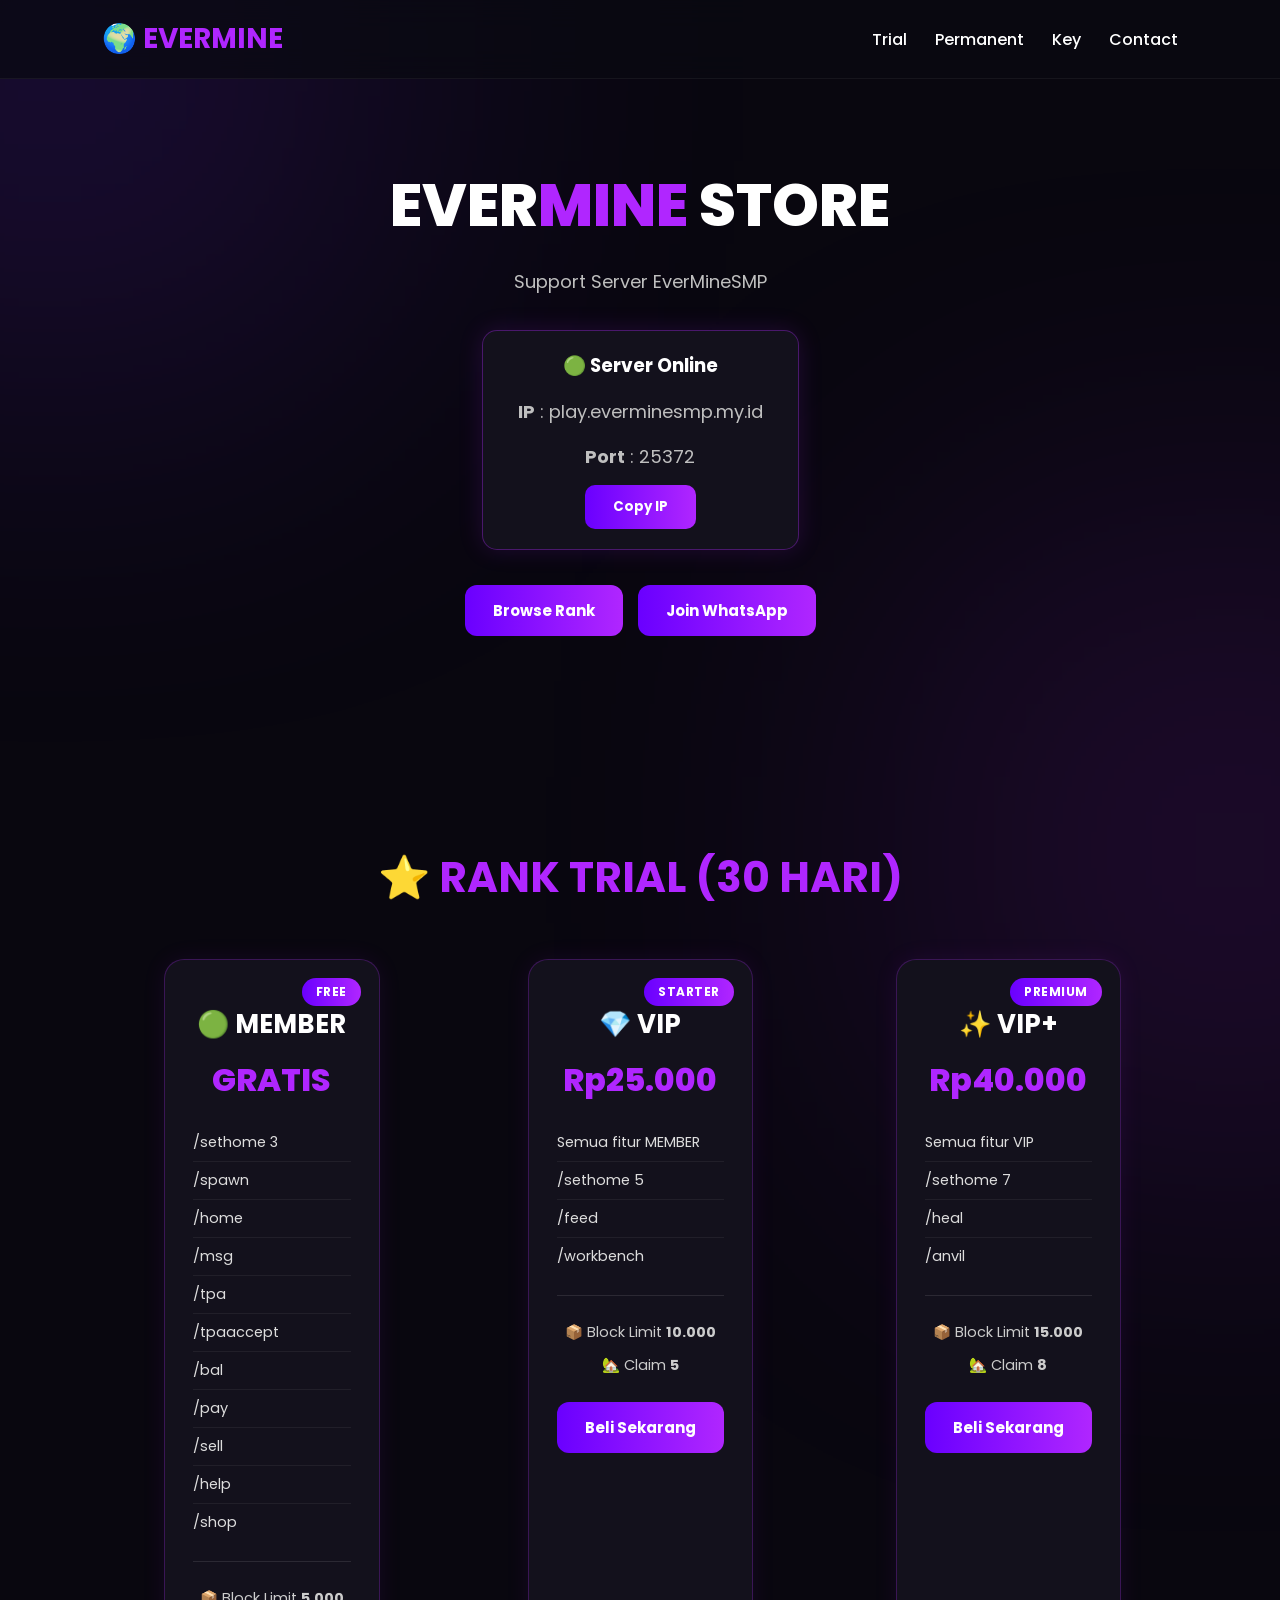
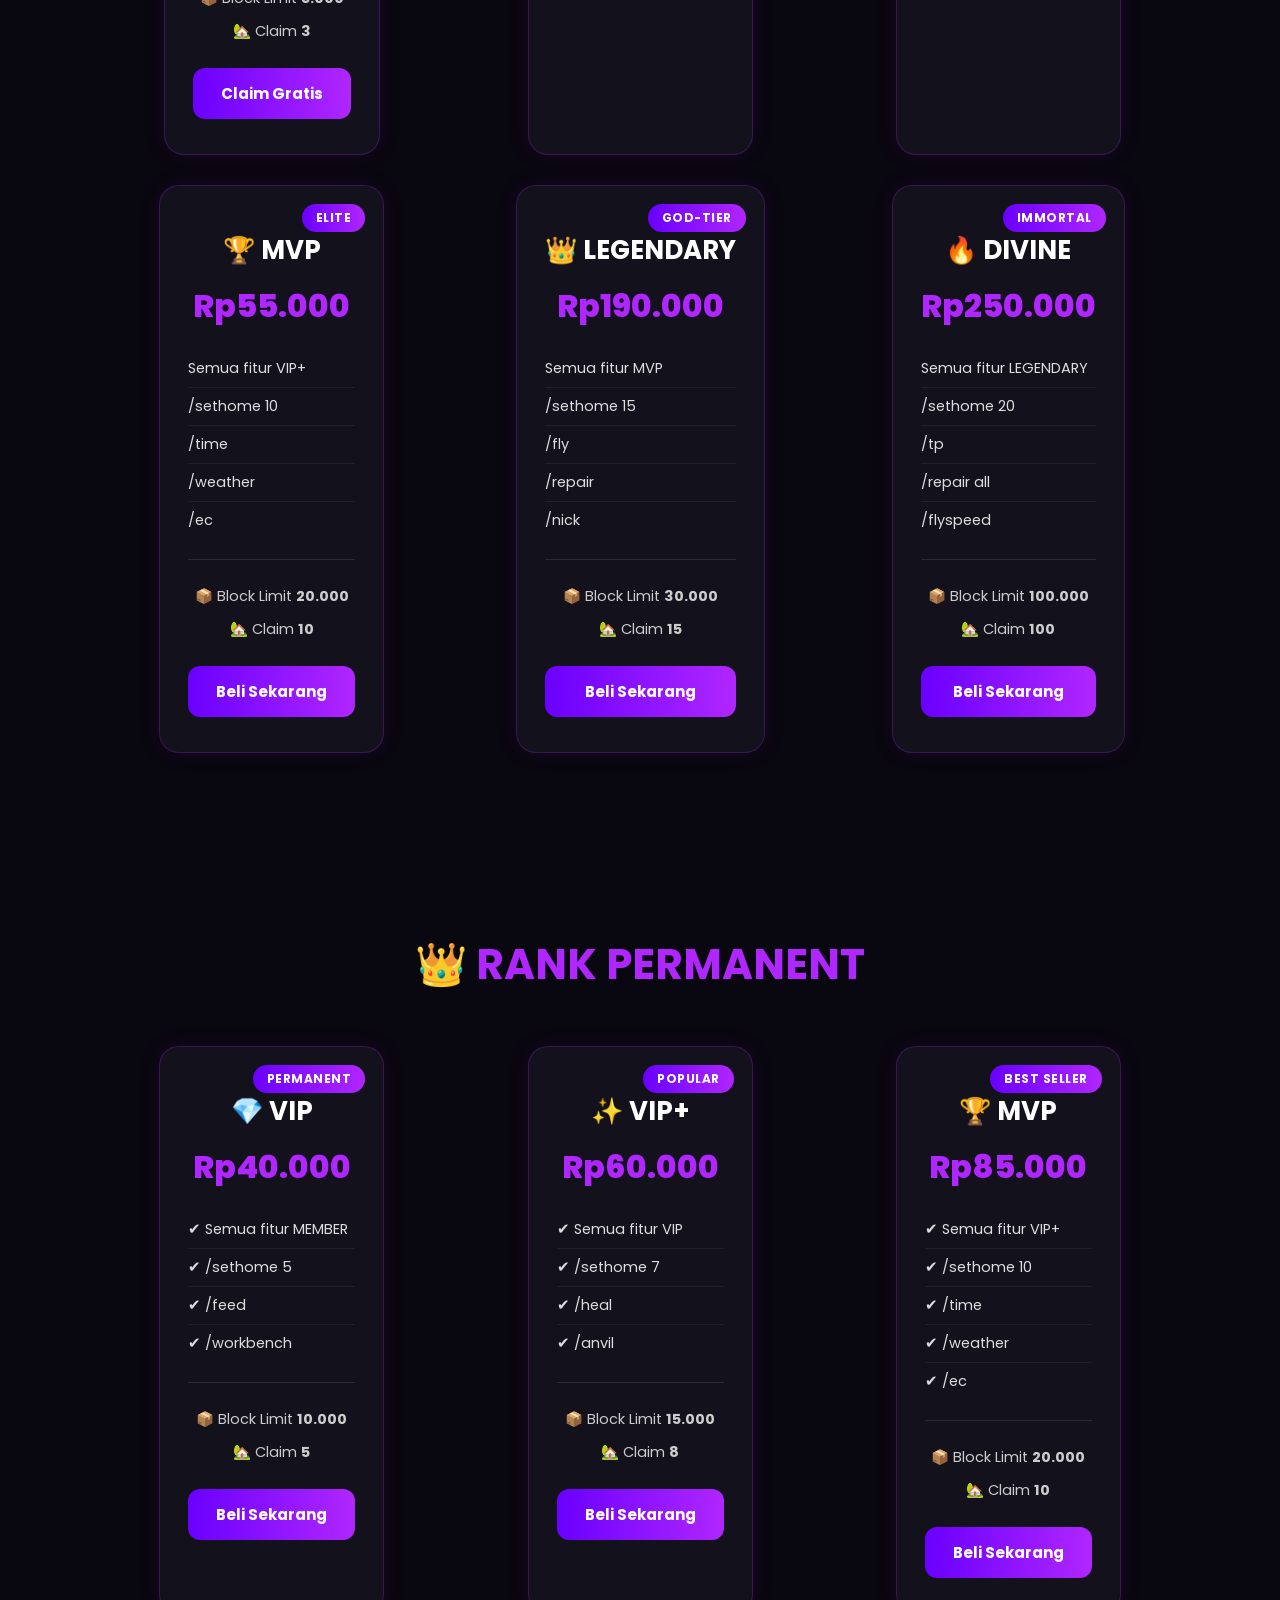
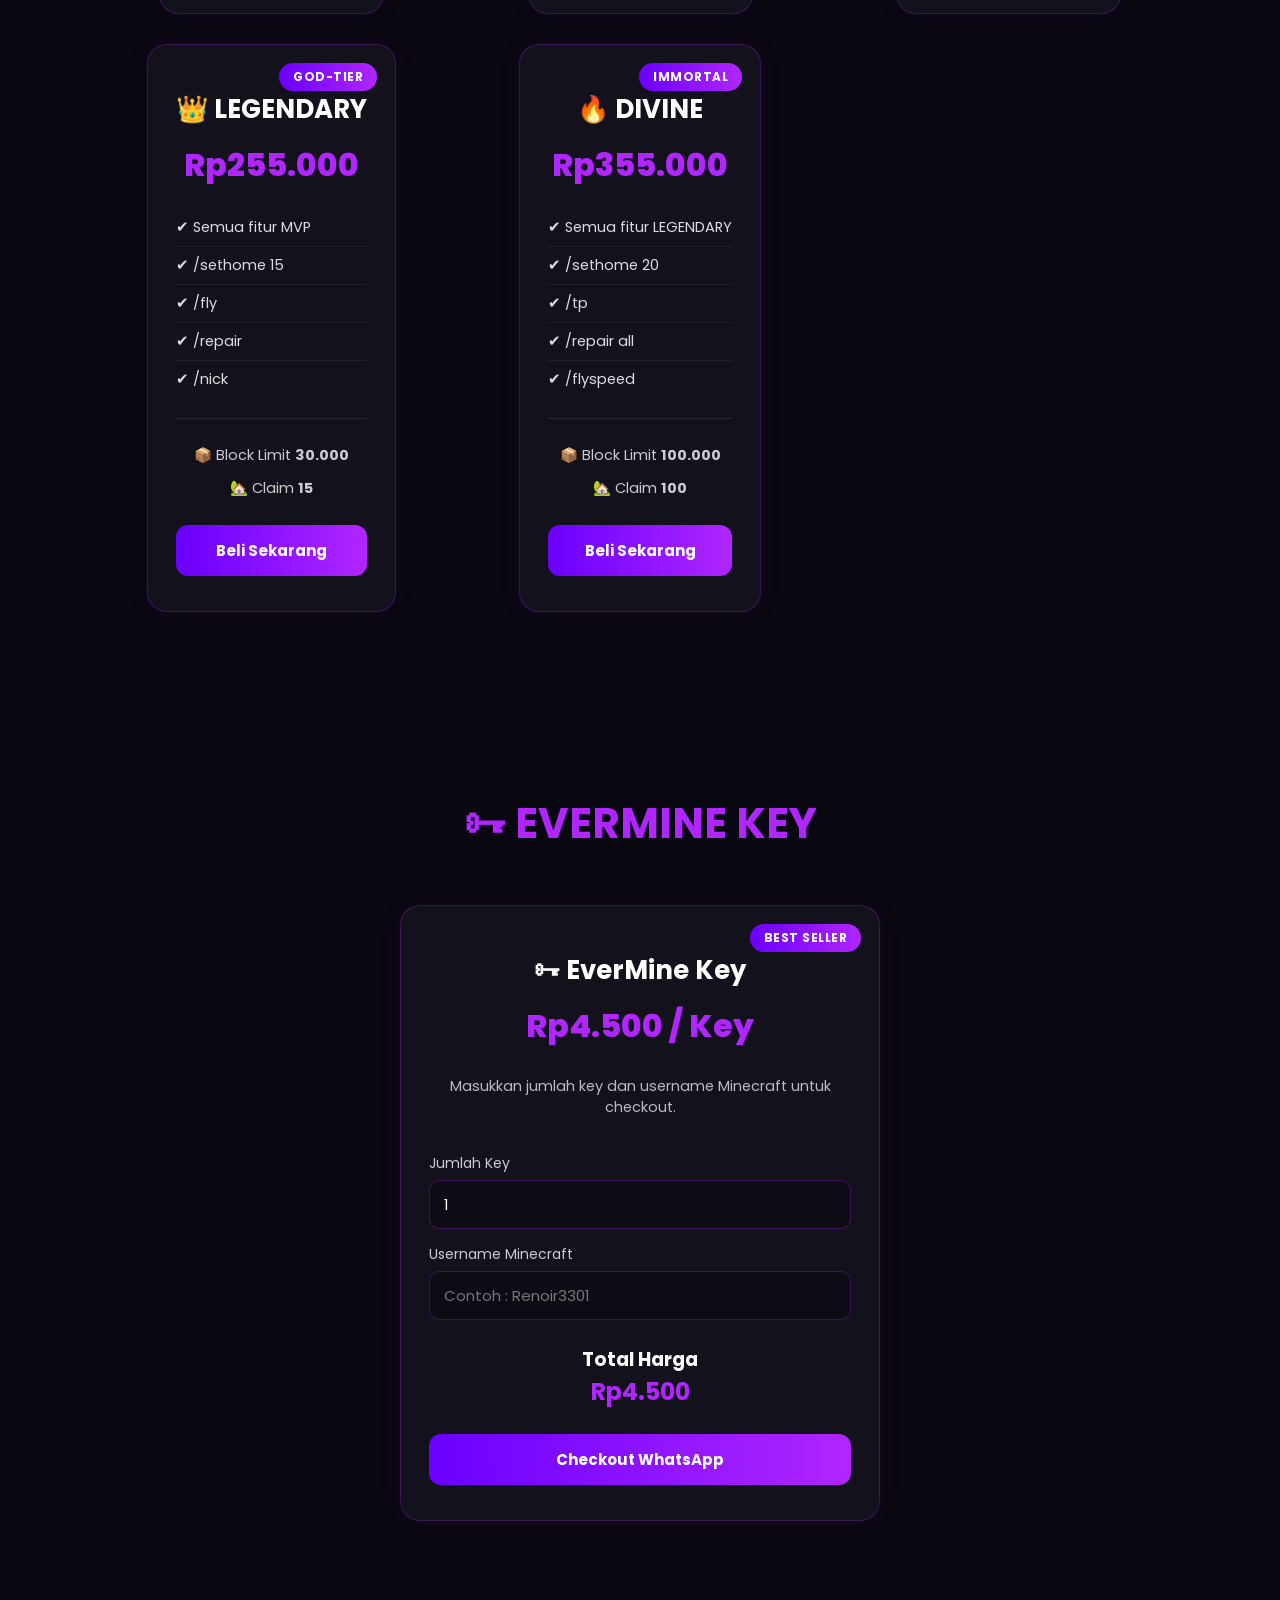
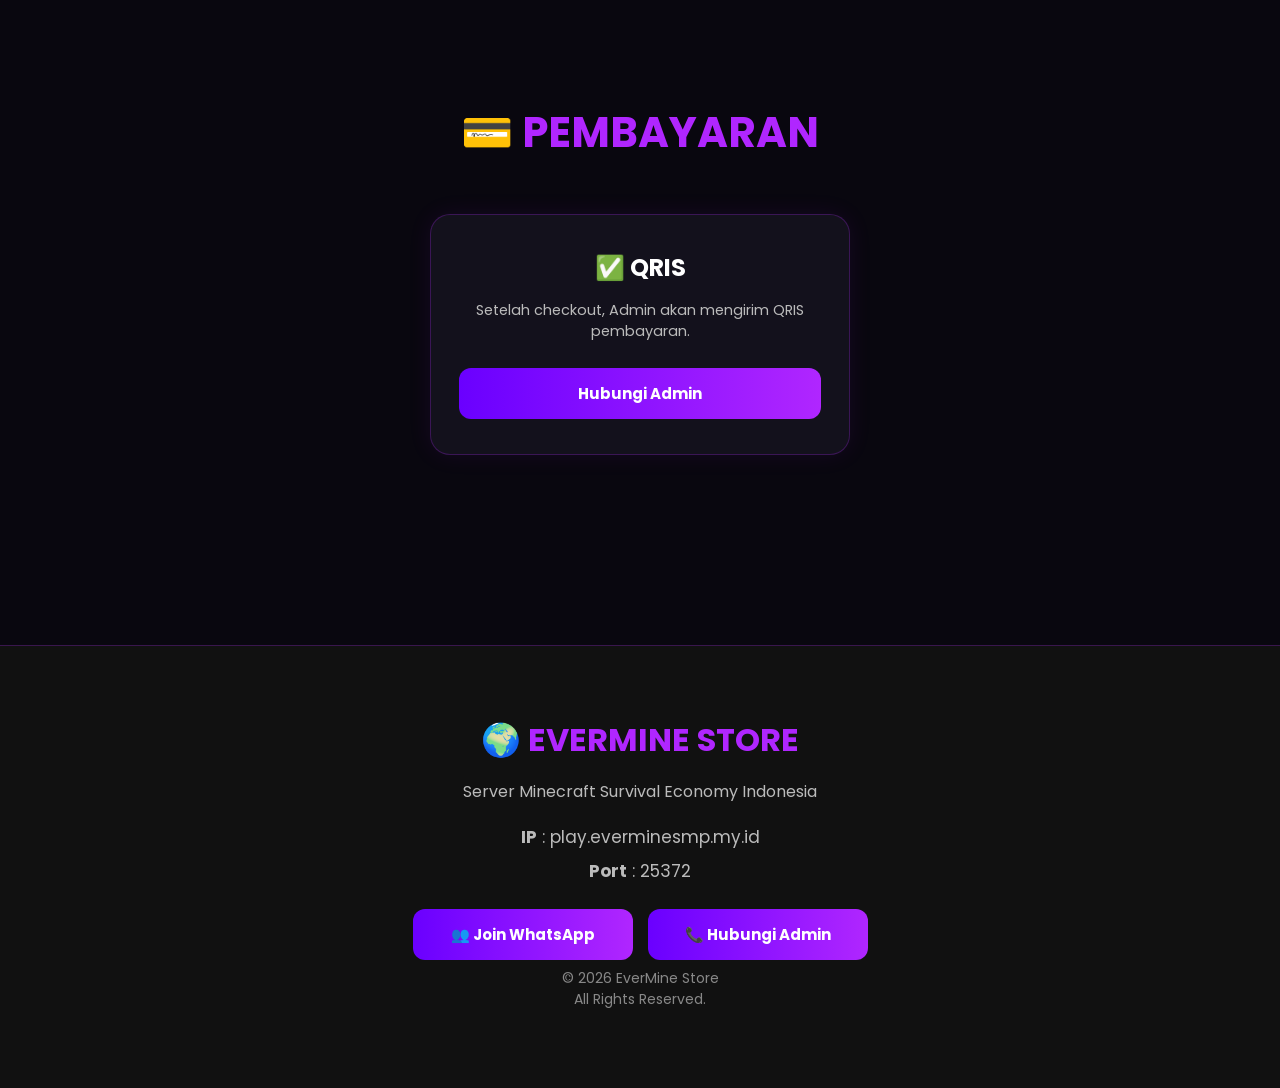
==== index.html @ 44d03fe8 "Update index.html" ====
<!DOCTYPE html>
<html lang="id">
<head>
<meta charset="UTF-8">
<meta name="viewport" content="width=device-width, initial-scale=1.0">
<title>EverMine Store</title>
<link href="https://fonts.googleapis.com/css2?family=Poppins:wght@300;400;500;600;700;800&display=swap" rel="stylesheet">
<style>

*{
margin:0;
padding:0;
box-sizing:border-box;
font-family:'Poppins',sans-serif;
scroll-behavior:smooth;
}

body{
background:#09070f;
color:#fff;
overflow-x:hidden;
}

/* Background Glow */

body::before{
content:"";
position:fixed;
width:600px;
height:600px;
background:#7b2cff;
left:-250px;
top:-250px;
filter:blur(180px);
opacity:.18;
z-index:-2;
}

body::after{
content:"";
position:fixed;
width:600px;
height:600px;
background:#b026ff;
right:-250px;
bottom:-250px;
filter:blur(180px);
opacity:.15;
z-index:-2;
}

/* Navbar */

nav{
position:fixed;
top:0;
left:0;
width:100%;
display:flex;
justify-content:space-between;
align-items:center;
padding:18px 8%;
background:rgba(10,10,18,.75);
backdrop-filter:blur(15px);
border-bottom:1px solid rgba(255,255,255,.05);
z-index:999;
}

.logo{
font-size:28px;
font-weight:700;
color:#b026ff;
}

nav ul{
display:flex;
gap:28px;
list-style:none;
}

nav a{
text-decoration:none;
color:white;
font-weight:500;
transition:.3s;
}

nav a:hover{
color:#b026ff;
}

/* Hero */

.hero{
padding-top:160px;
padding-bottom:120px;
text-align:center;
}

.hero h1{
font-size:60px;
font-weight:800;
}

.hero span{
color:#b026ff;
}

.hero p{
margin-top:18px;
color:#bfbfbf;
font-size:18px;
}

.server-box{
margin-top:35px;
display:inline-block;
background:#13111c;
padding:20px 35px;
border-radius:15px;
border:1px solid rgba(176,38,255,.35);
box-shadow:0 0 25px rgba(176,38,255,.15);
}

.server-box h3{
margin-bottom:10px;
}

.copy-btn{
margin-top:15px;
padding:12px 28px;
border:none;
border-radius:10px;
background:linear-gradient(90deg,#6a00ff,#b026ff);
color:white;
cursor:pointer;
font-weight:bold;
transition:.3s;
}

.copy-btn:hover{
transform:translateY(-3px);
box-shadow:0 0 25px rgba(176,38,255,.5);
}

.buttons{
margin-top:35px;
display:flex;
justify-content:center;
gap:15px;
flex-wrap:wrap;
}

.btn{
padding:14px 28px;
border-radius:12px;
text-decoration:none;
font-weight:bold;
color:white;
background:linear-gradient(90deg,#6a00ff,#b026ff);
transition:.3s;
border:none;
cursor:pointer;
font-size:15px;
display:inline-block;
}

.btn:hover{
transform:translateY(-4px);
box-shadow:0 0 30px rgba(176,38,255,.45);
}

section{
padding:90px 8%;
}

.section-title{
text-align:center;
font-size:42px;
margin-bottom:50px;
color:#b026ff;
}

.rank-grid{
display:grid;
grid-template-columns:repeat(auto-fit,minmax(320px,1fr));
gap:30px;
}

/* ===== CARD (fix utama) ===== */

.card{
position:relative;
background:#13111c;
border:1px solid rgba(176,38,255,.25);
border-radius:20px;
padding:35px 28px;
text-align:center;
box-shadow:0 0 25px rgba(176,38,255,.08);
transition:.3s;
display:flex;
flex-direction:column;
max-width:400px;
margin:0 auto;
}

.card:hover{
transform:translateY(-8px);
border-color:rgba(176,38,255,.6);
box-shadow:0 10px 35px rgba(176,38,255,.25);
}

.badge{
position:absolute;
top:18px;
right:18px;
background:linear-gradient(90deg,#6a00ff,#b026ff);
padding:5px 14px;
border-radius:30px;
font-size:12px;
font-weight:700;
letter-spacing:.5px;
}

.rank-name{
font-size:26px;
margin:10px 0 12px;
}

.price{
font-size:32px;
font-weight:800;
color:#b026ff;
margin-bottom:20px;
}

.features{
list-style:none;
text-align:left;
margin:0 auto;
width:100%;
}

.features li{
padding:8px 0;
color:#ddd;
font-size:14.5px;
border-bottom:1px solid rgba(255,255,255,.06);
}

.features li:last-child{
border-bottom:none;
}

.card hr{
border:none;
border-top:1px solid rgba(255,255,255,.1);
margin:20px 0;
}

.card p{
color:#ccc;
font-size:14.5px;
margin:6px 0;
}

.card .btn{
margin-top:20px;
width:100%;
}

/* Key section card fields */

#key .card{
max-width:480px;
}

#key label{
display:block;
text-align:left;
margin-top:15px;
margin-bottom:6px;
font-size:14px;
color:#ccc;
}

#key input{
width:100%;
padding:12px 14px;
border-radius:10px;
border:1px solid rgba(176,38,255,.3);
background:#0d0b14;
color:#fff;
font-size:15px;
outline:none;
transition:.3s;
}

#key input:focus{
border-color:#b026ff;
box-shadow:0 0 12px rgba(176,38,255,.3);
}

#payment .card{
max-width:420px;
}

@media(max-width:768px){

.hero h1{
font-size:40px;
}

nav{
padding:16px;
}

nav ul{
gap:15px;
font-size:14px;
}

.card{
padding:28px 20px;
}

}

</style>
</head>
<body>

<nav>
<div class="logo">🌍 EVERMINE</div>
<ul>
<li><a href="#trial">Trial</a></li>
<li><a href="#permanent">Permanent</a></li>
<li><a href="#key">Key</a></li>
<li><a href="#contact">Contact</a></li>
</ul>
</nav>

<section class="hero">
<h1>EVER<span>MINE</span> STORE</h1>
<p>Support Server EverMineSMP</p>

<div class="server-box">
<h3>🟢 Server Online</h3>
<p><b>IP</b> : play.everminesmp.my.id</p>
<p><b>Port</b> : 25372</p>
<button class="copy-btn" onclick="navigator.clipboard.writeText('play.everminesmp.my.id')">Copy IP</button>
</div>

<div class="buttons">
<a class="btn" href="#trial">Browse Rank</a>
<a class="btn" href="https://chat.whatsapp.com/F5MypSimVr00PClrlpbGS3">Join WhatsApp</a>
</div>
</section>

<section id="trial">
<h2 class="section-title">⭐ RANK TRIAL (30 HARI)</h2>
<div class="rank-grid">

<div class="card">
<div class="badge">FREE</div>
<h2 class="rank-name">🟢 MEMBER</h2>
<div class="price">GRATIS</div>
<ul class="features">
<li>/sethome 3</li>
<li>/spawn</li>
<li>/home</li>
<li>/msg</li>
<li>/tpa</li>
<li>/tpaaccept</li>
<li>/bal</li>
<li>/pay</li>
<li>/sell</li>
<li>/help</li>
<li>/shop</li>
</ul>
<hr>
<p>📦 Block Limit <b>5.000</b></p>
<p>🏡 Claim <b>3</b></p>
<a class="btn" href="https://wa.me/628975293251?text=Halo%20Admin%20EverMine%20Store!%20Saya%20ingin%20mengambil%20Rank%20Member.">Claim Gratis</a>
</div>

<div class="card">
<div class="badge">STARTER</div>
<h2 class="rank-name">💎 VIP</h2>
<div class="price">Rp25.000</div>
<ul class="features">
<li>Semua fitur MEMBER</li>
<li>/sethome 5</li>
<li>/feed</li>
<li>/workbench</li>
</ul>
<hr>
<p>📦 Block Limit <b>10.000</b></p>
<p>🏡 Claim <b>5</b></p>
<a class="btn" href="#" onclick="checkoutRank('VIP Trial',25000)">Beli Sekarang</a>
</div>

<div class="card">
<div class="badge">PREMIUM</div>
<h2 class="rank-name">✨ VIP+</h2>
<div class="price">Rp40.000</div>
<ul class="features">
<li>Semua fitur VIP</li>
<li>/sethome 7</li>
<li>/heal</li>
<li>/anvil</li>
</ul>
<hr>
<p>📦 Block Limit <b>15.000</b></p>
<p>🏡 Claim <b>8</b></p>
<a class="btn" href="#" onclick="checkoutRank('VIP+ Trial',40000)">Beli Sekarang</a>
</div>

<div class="card">
<div class="badge">ELITE</div>
<h2 class="rank-name">🏆 MVP</h2>
<div class="price">Rp55.000</div>
<ul class="features">
<li>Semua fitur VIP+</li>
<li>/sethome 10</li>
<li>/time</li>
<li>/weather</li>
<li>/ec</li>
</ul>
<hr>
<p>📦 Block Limit <b>20.000</b></p>
<p>🏡 Claim <b>10</b></p>
<a class="btn" href="#" onclick="checkoutRank('MVP Trial',55000)">Beli Sekarang</a>
</div>

<div class="card">
<div class="badge">GOD-TIER</div>
<h2 class="rank-name">👑 LEGENDARY</h2>
<div class="price">Rp190.000</div>
<ul class="features">
<li>Semua fitur MVP</li>
<li>/sethome 15</li>
<li>/fly</li>
<li>/repair</li>
<li>/nick</li>
</ul>
<hr>
<p>📦 Block Limit <b>30.000</b></p>
<p>🏡 Claim <b>15</b></p>
<a class="btn" href="#" onclick="checkoutRank('Legendary Trial',190000)">Beli Sekarang</a>
</div>

<div class="card">
<div class="badge">IMMORTAL</div>
<h2 class="rank-name">🔥 DIVINE</h2>
<div class="price">Rp250.000</div>
<ul class="features">
<li>Semua fitur LEGENDARY</li>
<li>/sethome 20</li>
<li>/tp</li>
<li>/repair all</li>
<li>/flyspeed</li>
</ul>
<hr>
<p>📦 Block Limit <b>100.000</b></p>
<p>🏡 Claim <b>100</b></p>
<a class="btn" href="#" onclick="checkoutRank('Divine Trial',250000)">Beli Sekarang</a>
</div>

</div>
</section>

<section id="permanent">
<h2 class="section-title">👑 RANK PERMANENT</h2>
<div class="rank-grid">

<div class="card">
<div class="badge">PERMANENT</div>
<h2 class="rank-name">💎 VIP</h2>
<div class="price">Rp40.000</div>
<ul class="features">
<li>✔ Semua fitur MEMBER</li>
<li>✔ /sethome 5</li>
<li>✔ /feed</li>
<li>✔ /workbench</li>
</ul>
<hr>
<p>📦 Block Limit <b>10.000</b></p>
<p>🏡 Claim <b>5</b></p>
<a class="btn" href="#" onclick="checkoutRank('VIP Permanent',40000)">Beli Sekarang</a>
</div>

<div class="card">
<div class="badge">POPULAR</div>
<h2 class="rank-name">✨ VIP+</h2>
<div class="price">Rp60.000</div>
<ul class="features">
<li>✔ Semua fitur VIP</li>
<li>✔ /sethome 7</li>
<li>✔ /heal</li>
<li>✔ /anvil</li>
</ul>
<hr>
<p>📦 Block Limit <b>15.000</b></p>
<p>🏡 Claim <b>8</b></p>
<a class="btn" href="#" onclick="checkoutRank('VIP+ Permanent',60000)">Beli Sekarang</a>
</div>

<div class="card">
<div class="badge">BEST SELLER</div>
<h2 class="rank-name">🏆 MVP</h2>
<div class="price">Rp85.000</div>
<ul class="features">
<li>✔ Semua fitur VIP+</li>
<li>✔ /sethome 10</li>
<li>✔ /time</li>
<li>✔ /weather</li>
<li>✔ /ec</li>
</ul>
<hr>
<p>📦 Block Limit <b>20.000</b></p>
<p>🏡 Claim <b>10</b></p>
<a class="btn" href="#" onclick="checkoutRank('MVP Permanent',85000)">Beli Sekarang</a>
</div>

<div class="card">
<div class="badge">GOD-TIER</div>
<h2 class="rank-name">👑 LEGENDARY</h2>
<div class="price">Rp255.000</div>
<ul class="features">
<li>✔ Semua fitur MVP</li>
<li>✔ /sethome 15</li>
<li>✔ /fly</li>
<li>✔ /repair</li>
<li>✔ /nick</li>
</ul>
<hr>
<p>📦 Block Limit <b>30.000</b></p>
<p>🏡 Claim <b>15</b></p>
<a class="btn" href="#" onclick="checkoutRank('Legendary Permanent',255000)">Beli Sekarang</a>
</div>

<div class="card">
<div class="badge">IMMORTAL</div>
<h2 class="rank-name">🔥 DIVINE</h2>
<div class="price">Rp355.000</div>
<ul class="features">
<li>✔ Semua fitur LEGENDARY</li>
<li>✔ /sethome 20</li>
<li>✔ /tp</li>
<li>✔ /repair all</li>
<li>✔ /flyspeed</li>
</ul>
<hr>
<p>📦 Block Limit <b>100.000</b></p>
<p>🏡 Claim <b>100</b></p>
<a class="btn" href="#" onclick="checkoutRank('Divine Permanent',355000)">Beli Sekarang</a>
</div>

</div>
</section>

<section id="key">
<h2 class="section-title">🗝 EVERMINE KEY</h2>

<div class="card">
<div class="badge">BEST SELLER</div>
<h2 class="rank-name">🗝 EverMine Key</h2>
<div class="price">Rp4.500 / Key</div>
<p style="color:#bbb;margin-bottom:20px;">Masukkan jumlah key dan username Minecraft untuk checkout.</p>

<label>Jumlah Key</label>
<input type="number" id="keyQty" min="1" value="1" oninput="updateKeyTotal()">

<label>Username Minecraft</label>
<input type="text" id="mcUsername" placeholder="Contoh : Renoir3301">

<div style="margin-top:25px">
<h3>Total Harga</h3>
<h1 id="keyTotal" style="color:#b026ff;">Rp4.500</h1>
</div>

<button class="btn" style="width:100%;margin-top:25px;" onclick="checkoutKey()">Checkout WhatsApp</button>
</div>

</section>

<section id="payment">
<h2 class="section-title">💳 PEMBAYARAN</h2>

<div class="card">
<h2>✅ QRIS</h2>
<p style="margin-top:15px;color:#bbb;">Setelah checkout, Admin akan mengirim QRIS pembayaran.</p>
<a class="btn" href="https://wa.me/628975293251">Hubungi Admin</a>
</div>

</section>

<script>

function rupiah(x){
return "Rp" + x.toLocaleString("id-ID");
}

function updateKeyTotal(){
let qty=parseInt(document.getElementById("keyQty").value);
if(isNaN(qty)||qty<1){
qty=1;
document.getElementById("keyQty").value=1;
}
document.getElementById("keyTotal").innerHTML=rupiah(qty*4500);
}

function checkoutKey(){
let qty=parseInt(document.getElementById("keyQty").value);
let username=document.getElementById("mcUsername").value;
if(username==""){
alert("Masukkan Username Minecraft");
return;
}
let total=qty*4500;
let pesan=`Halo Admin EverMine Store! 👋

Saya ingin membeli item berikut:

Item : ${qty}x EVERMINE KEY
Total Harga : ${rupiah(total)}
Username Minecraft : ${username}

Mohon info instruksi pembayaran / QRIS.

Terima kasih!`;

window.open("https://wa.me/628975293251?text="+encodeURIComponent(pesan),"_blank");
}

function checkoutRank(rank,harga){
let username=prompt("Masukkan Username Minecraft");
if(username==null||username=="") return;

let pesan=`Halo Admin EverMine Store! 👋

Saya ingin membeli item berikut:

Item : ${rank}
Total Harga : ${rupiah(harga)}
Username Minecraft : ${username}

Mohon info instruksi pembayaran / QRIS.

Terima kasih!`;

window.open("https://wa.me/628975293251?text="+encodeURIComponent(pesan),"_blank");
}

updateKeyTotal();

</script>

<footer id="contact" class="footer">
<div class="footer-container">
<h2>🌍 EVERMINE STORE</h2>
<p>Server Minecraft Survival Economy Indonesia</p>

<div class="footer-info">
<p><b>IP</b> : play.everminesmp.my.id</p>
<p><b>Port</b> : 25372</p>
</div>

<div class="footer-buttons">
<a class="btn" href="https://chat.whatsapp.com/F5MypSimVr00PClrlpbGS3" target="_blank">👥 Join WhatsApp</a>
<a class="btn" href="https://wa.me/628975293251" target="_blank">📞 Hubungi Admin</a>
</div>

<p class="copyright">© 2026 EverMine Store<br>All Rights Reserved.</p>
</div>
</footer>

<style>

.footer{
margin-top:100px;
padding:70px 8%;
background:#111;
border-top:1px solid rgba(176,38,255,.25);
text-align:center;
}

.footer h2{
font-size:32px;
color:#b026ff;
margin-bottom:15px;
}

.footer p{
color:#bbb;
margin:8px 0;
}

.footer-buttons{
margin-top:25px;
display:flex;
justify-content:center;
gap:15px;
flex-wrap:wrap;
}

.footer .btn{
min-width:220px;
}

.footer-info{
margin-top:20px;
font-size:17px;
}

.copyright{
margin-top:35px;
font-size:14px;
opacity:.7;
}

.fade{
opacity:0;
transform:translateY(40px);
transition:all .8s ease;
}

.fade.show{
opacity:1;
transform:translateY(0);
}

::-webkit-scrollbar{
width:10px;
}

::-webkit-scrollbar-track{
background:#0d0d0d;
}

::-webkit-scrollbar-thumb{
background:#7b2cff;
border-radius:20px;
}

::-webkit-scrollbar-thumb:hover{
background:#b026ff;
}

</style>

<script>

const observer=new IntersectionObserver(entries=>{
entries.forEach(entry=>{
if(entry.isIntersecting){
entry.target.classList.add("show");
}
});
});

document.querySelectorAll("section,.card,.footer").forEach(el=>{
el.classList.add("fade");
observer.observe(el);
});

function copyIP(){
navigator.clipboard.writeText("play.everminesmp.my.id");
alert("IP berhasil disalin!");
}

document.querySelectorAll("nav a").forEach(link=>{
link.onclick=function(){
document.querySelector(this.getAttribute("href")).scrollIntoView({behavior:"smooth"});
return false;
};
});

</script>

</body>
</html>
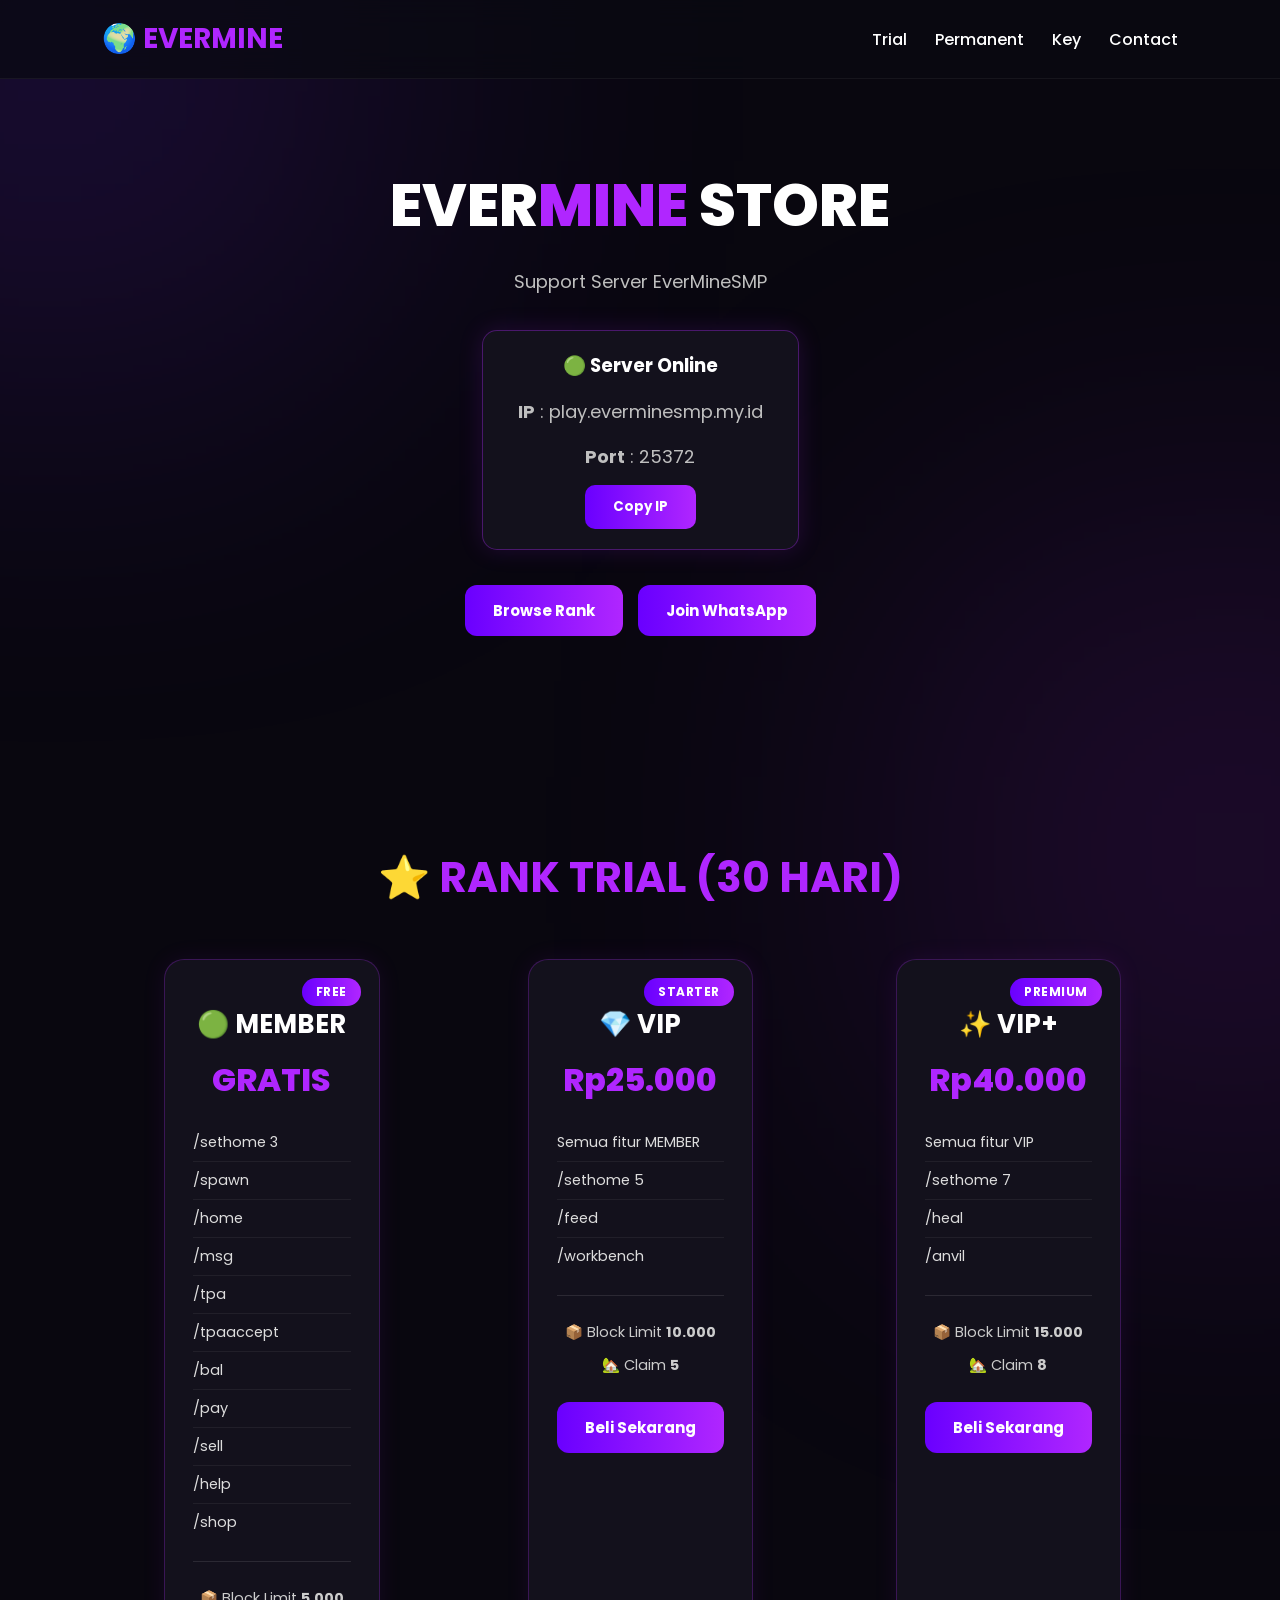
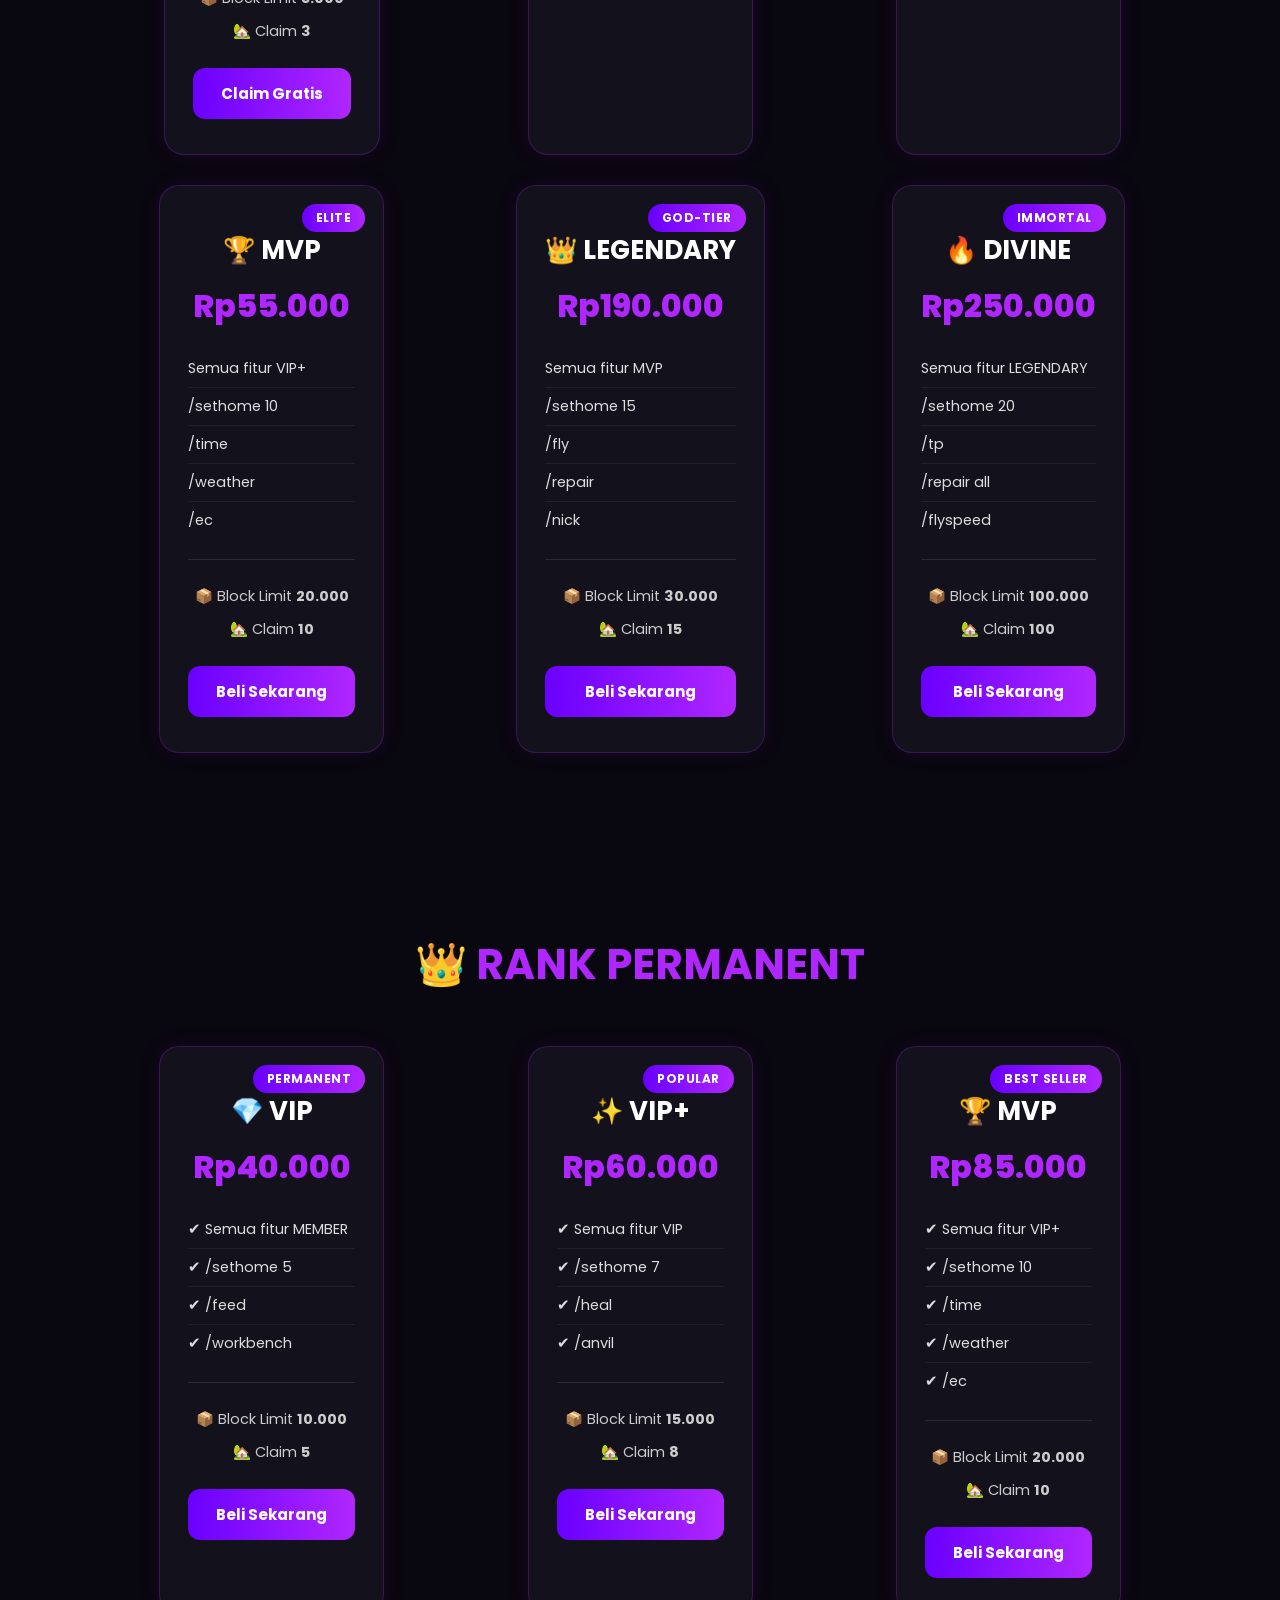
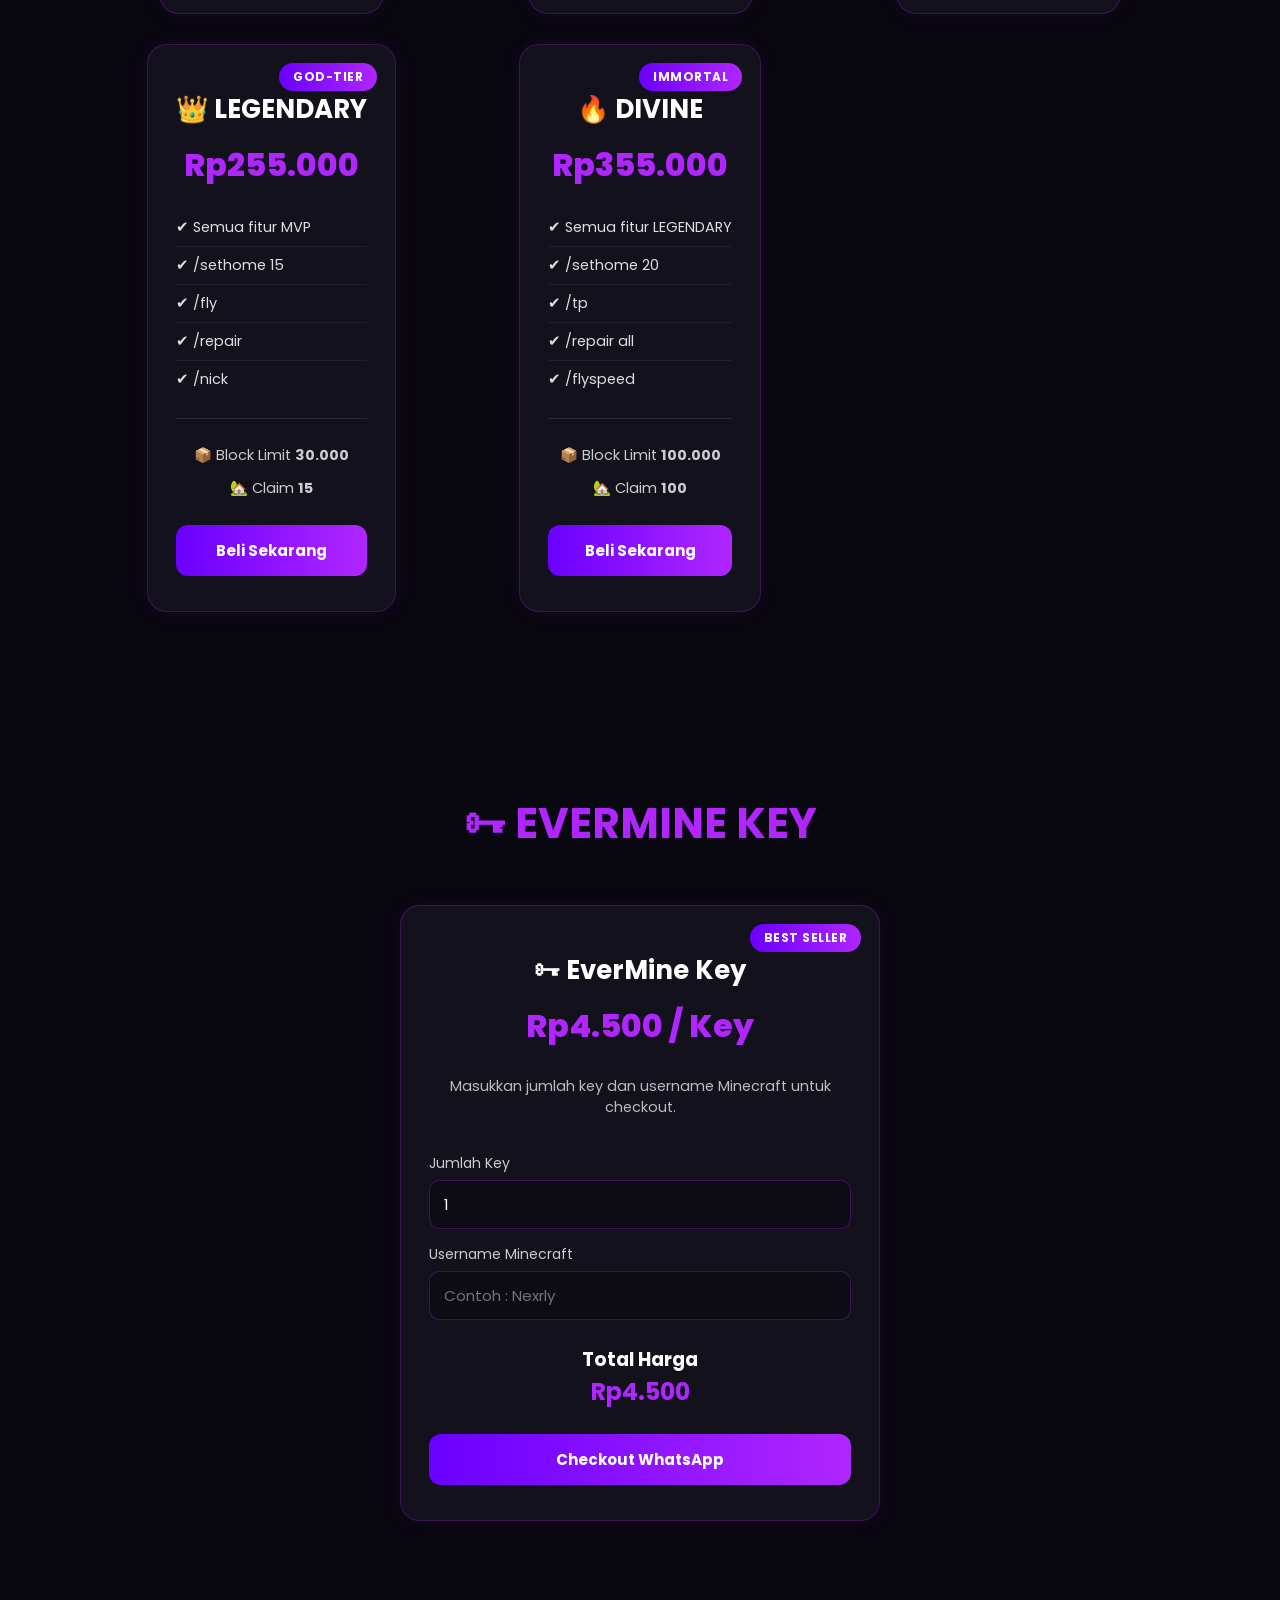
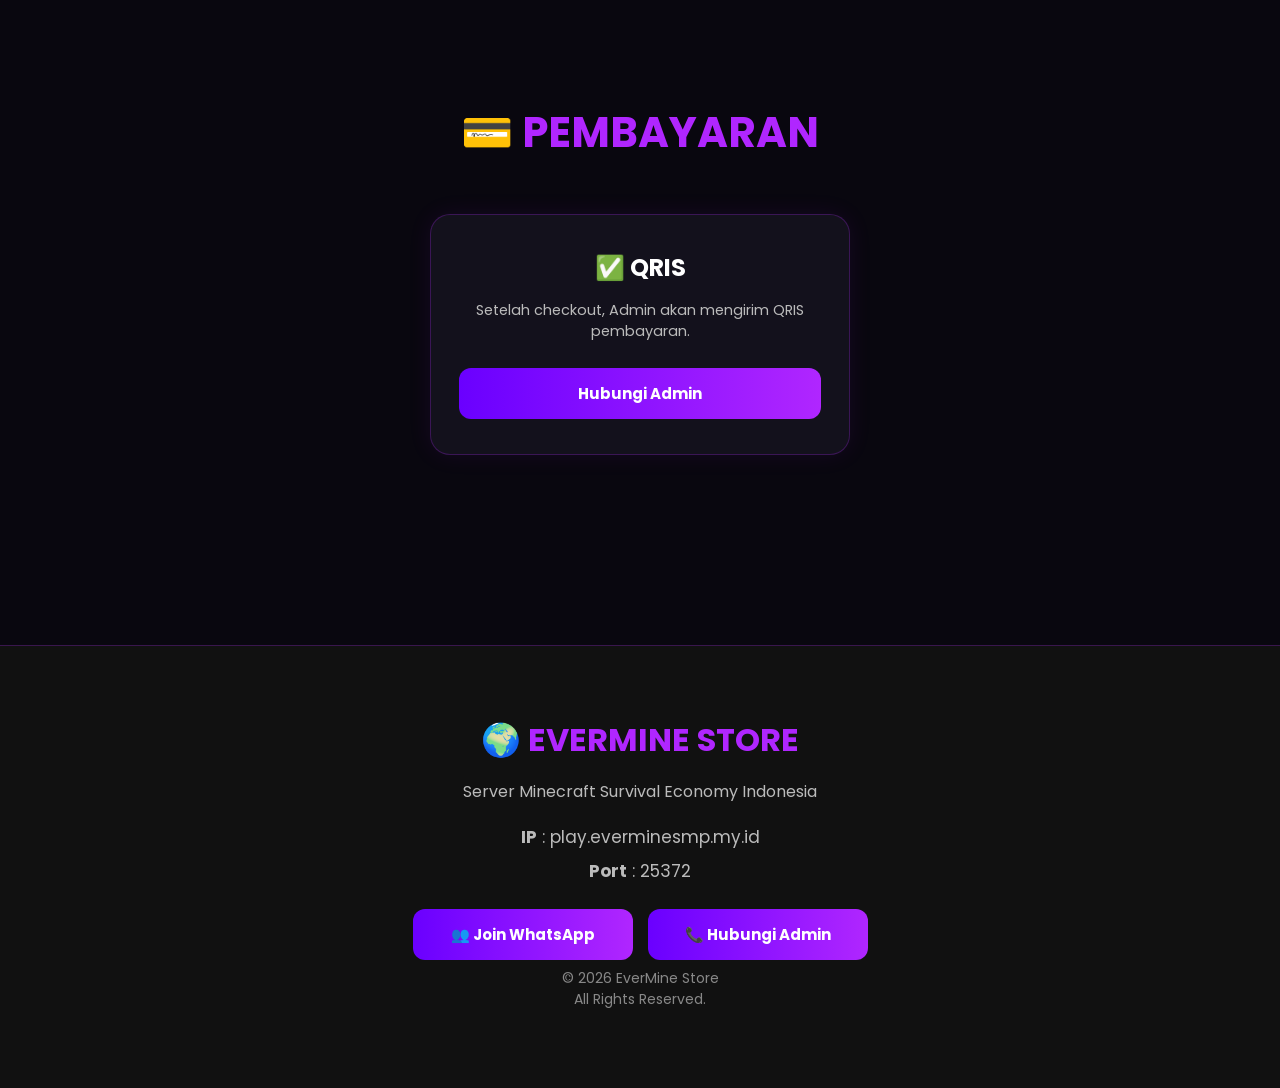
==== commit 762acf1c: "Update index.html" ====
--- a/index.html
+++ b/index.html
@@ -573,7 +573,7 @@
 <input type="number" id="keyQty" min="1" value="1" oninput="updateKeyTotal()">
 
 <label>Username Minecraft</label>
-<input type="text" id="mcUsername" placeholder="Contoh : Renoir3301">
+<input type="text" id="mcUsername" placeholder="Contoh : Nexrly">
 
 <div style="margin-top:25px">
 <h3>Total Harga</h3>
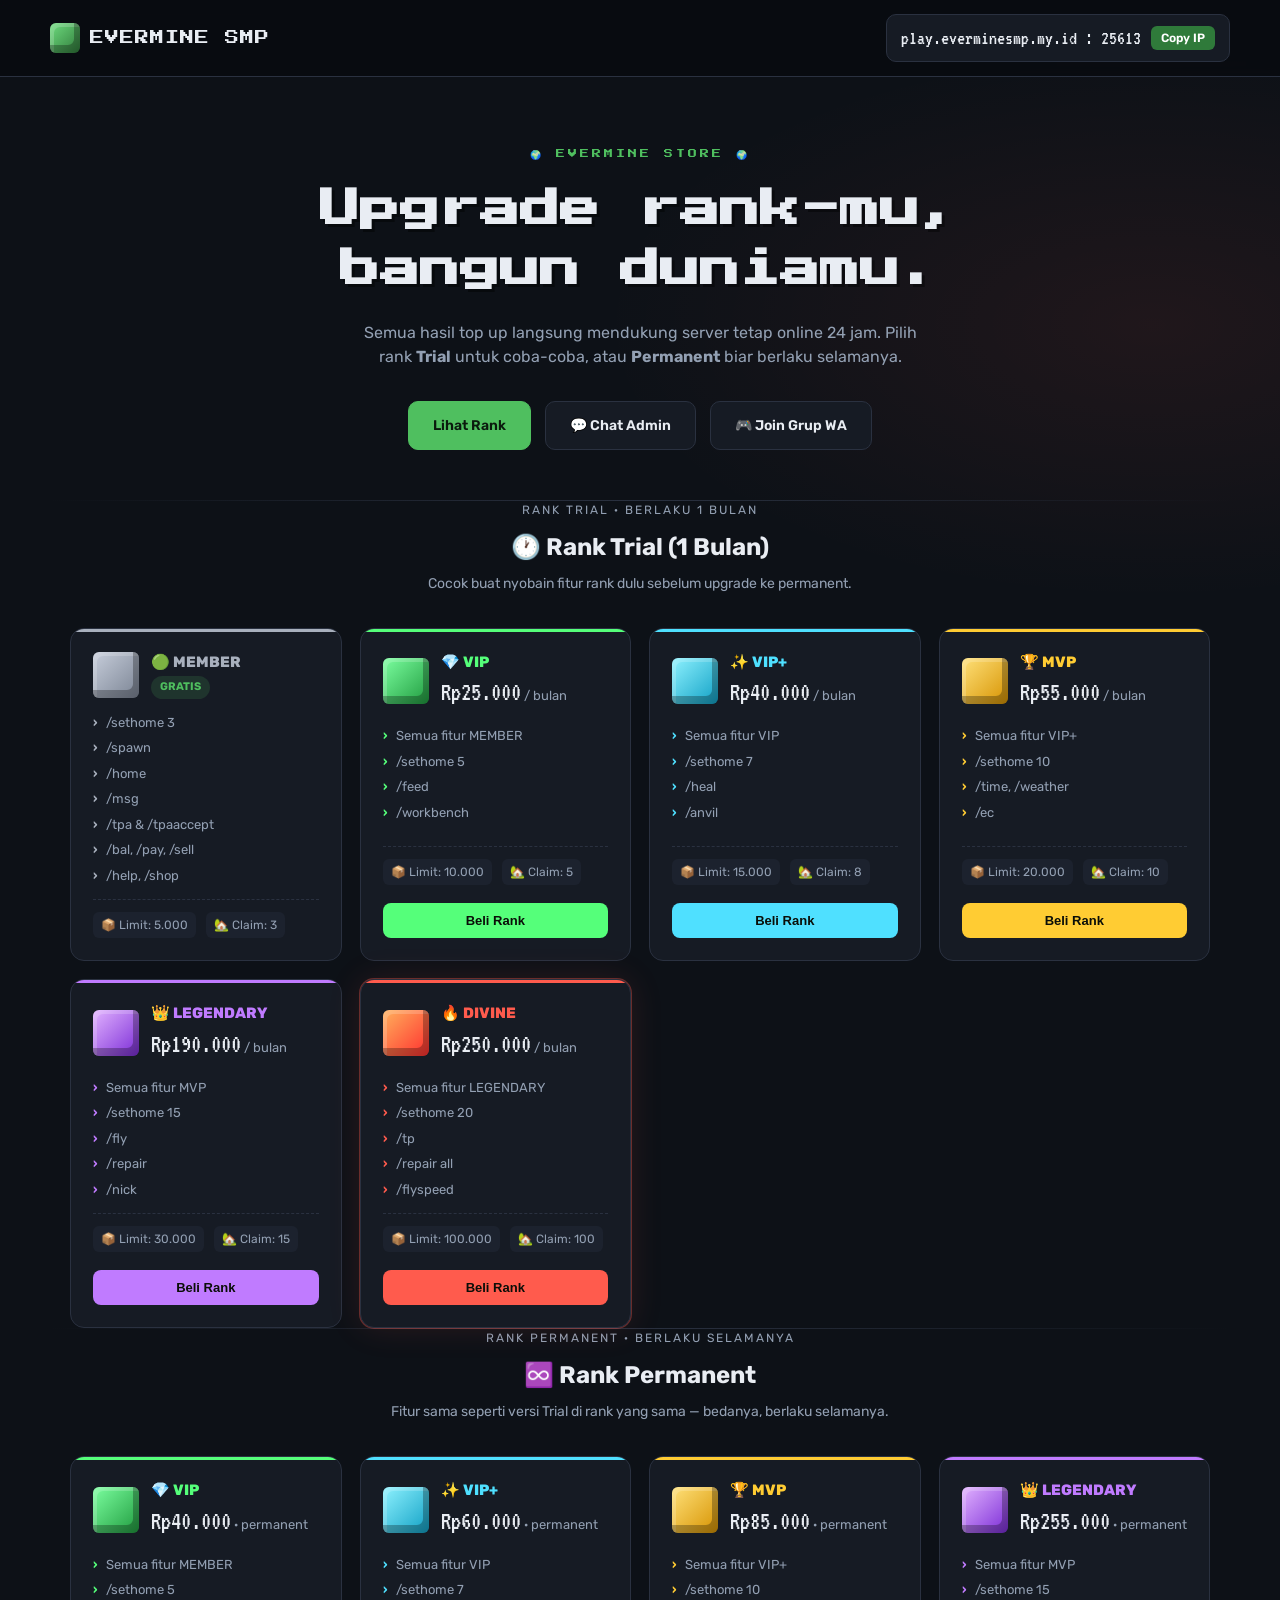
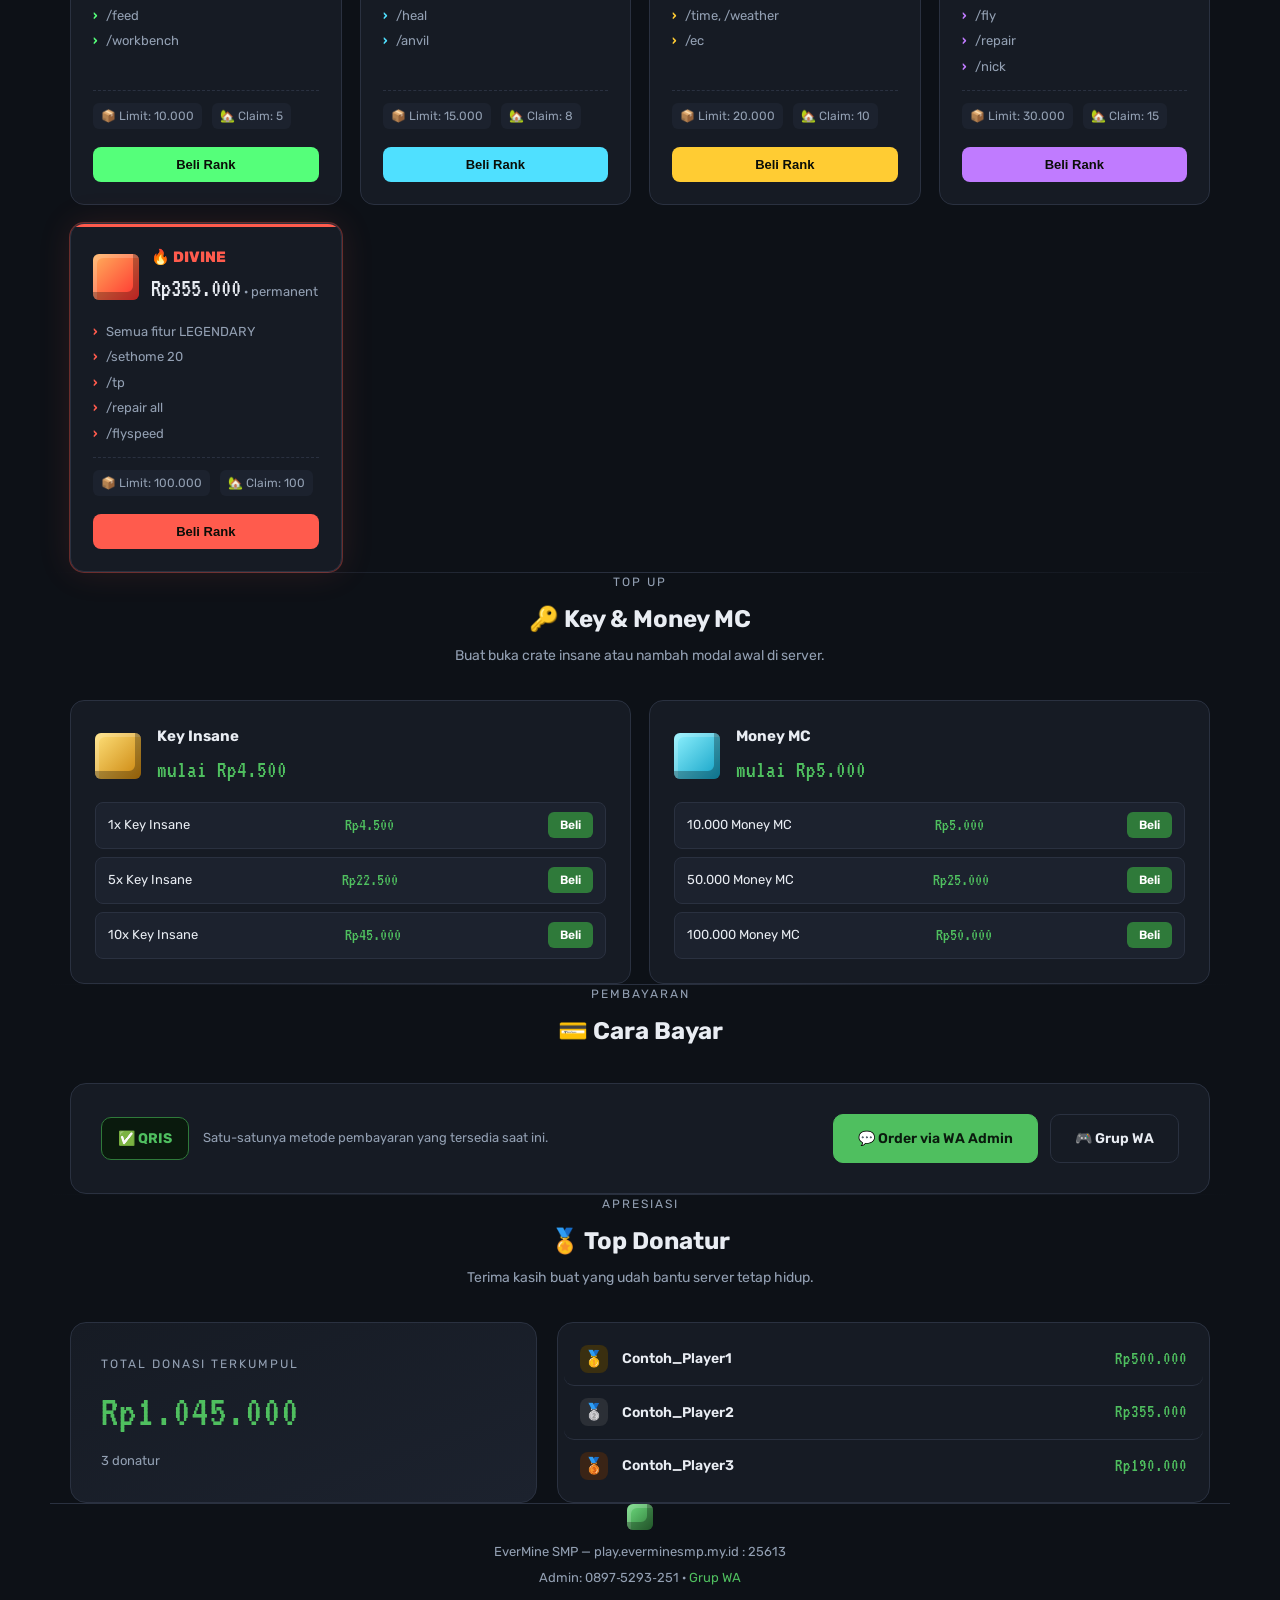
==== commit 46f3a8bd: "Update index.html" ====
--- a/index.html
+++ b/index.html
@@ -3,781 +3,603 @@
 <head>
 <meta charset="UTF-8">
 <meta name="viewport" content="width=device-width, initial-scale=1.0">
-<title>EverMine Store</title>
-<link href="https://fonts.googleapis.com/css2?family=Poppins:wght@300;400;500;600;700;800&display=swap" rel="stylesheet">
+<title>EverMine SMP — Store</title>
+<link rel="preconnect" href="https://fonts.googleapis.com">
+<link rel="preconnect" href="https://fonts.gstatic.com" crossorigin>
+<link href="https://fonts.googleapis.com/css2?family=Press+Start+2P&family=VT323&family=Rubik:wght@400;500;600;700;800&display=swap" rel="stylesheet">
 <style>
-
-*{
-margin:0;
-padding:0;
-box-sizing:border-box;
-font-family:'Poppins',sans-serif;
-scroll-behavior:smooth;
-}
-
-body{
-background:#09070f;
-color:#fff;
-overflow-x:hidden;
-}
-
-/* Background Glow */
-
-body::before{
-content:"";
-position:fixed;
-width:600px;
-height:600px;
-background:#7b2cff;
-left:-250px;
-top:-250px;
-filter:blur(180px);
-opacity:.18;
-z-index:-2;
-}
-
-body::after{
-content:"";
-position:fixed;
-width:600px;
-height:600px;
-background:#b026ff;
-right:-250px;
-bottom:-250px;
-filter:blur(180px);
-opacity:.15;
-z-index:-2;
-}
-
-/* Navbar */
-
-nav{
-position:fixed;
-top:0;
-left:0;
-width:100%;
-display:flex;
-justify-content:space-between;
-align-items:center;
-padding:18px 8%;
-background:rgba(10,10,18,.75);
-backdrop-filter:blur(15px);
-border-bottom:1px solid rgba(255,255,255,.05);
-z-index:999;
-}
-
-.logo{
-font-size:28px;
-font-weight:700;
-color:#b026ff;
-}
-
-nav ul{
-display:flex;
-gap:28px;
-list-style:none;
-}
-
-nav a{
-text-decoration:none;
-color:white;
-font-weight:500;
-transition:.3s;
-}
-
-nav a:hover{
-color:#b026ff;
-}
-
-/* Hero */
-
-.hero{
-padding-top:160px;
-padding-bottom:120px;
-text-align:center;
-}
-
-.hero h1{
-font-size:60px;
-font-weight:800;
-}
-
-.hero span{
-color:#b026ff;
-}
-
-.hero p{
-margin-top:18px;
-color:#bfbfbf;
-font-size:18px;
-}
-
-.server-box{
-margin-top:35px;
-display:inline-block;
-background:#13111c;
-padding:20px 35px;
-border-radius:15px;
-border:1px solid rgba(176,38,255,.35);
-box-shadow:0 0 25px rgba(176,38,255,.15);
-}
-
-.server-box h3{
-margin-bottom:10px;
-}
-
-.copy-btn{
-margin-top:15px;
-padding:12px 28px;
-border:none;
-border-radius:10px;
-background:linear-gradient(90deg,#6a00ff,#b026ff);
-color:white;
-cursor:pointer;
-font-weight:bold;
-transition:.3s;
-}
-
-.copy-btn:hover{
-transform:translateY(-3px);
-box-shadow:0 0 25px rgba(176,38,255,.5);
-}
-
-.buttons{
-margin-top:35px;
-display:flex;
-justify-content:center;
-gap:15px;
-flex-wrap:wrap;
-}
-
-.btn{
-padding:14px 28px;
-border-radius:12px;
-text-decoration:none;
-font-weight:bold;
-color:white;
-background:linear-gradient(90deg,#6a00ff,#b026ff);
-transition:.3s;
-border:none;
-cursor:pointer;
-font-size:15px;
-display:inline-block;
-}
-
-.btn:hover{
-transform:translateY(-4px);
-box-shadow:0 0 30px rgba(176,38,255,.45);
-}
-
-section{
-padding:90px 8%;
-}
-
-.section-title{
-text-align:center;
-font-size:42px;
-margin-bottom:50px;
-color:#b026ff;
-}
-
-.rank-grid{
-display:grid;
-grid-template-columns:repeat(auto-fit,minmax(320px,1fr));
-gap:30px;
-}
-
-/* ===== CARD (fix utama) ===== */
-
-.card{
-position:relative;
-background:#13111c;
-border:1px solid rgba(176,38,255,.25);
-border-radius:20px;
-padding:35px 28px;
-text-align:center;
-box-shadow:0 0 25px rgba(176,38,255,.08);
-transition:.3s;
-display:flex;
-flex-direction:column;
-max-width:400px;
-margin:0 auto;
-}
-
-.card:hover{
-transform:translateY(-8px);
-border-color:rgba(176,38,255,.6);
-box-shadow:0 10px 35px rgba(176,38,255,.25);
-}
-
-.badge{
-position:absolute;
-top:18px;
-right:18px;
-background:linear-gradient(90deg,#6a00ff,#b026ff);
-padding:5px 14px;
-border-radius:30px;
-font-size:12px;
-font-weight:700;
-letter-spacing:.5px;
-}
-
-.rank-name{
-font-size:26px;
-margin:10px 0 12px;
-}
-
-.price{
-font-size:32px;
-font-weight:800;
-color:#b026ff;
-margin-bottom:20px;
-}
-
-.features{
-list-style:none;
-text-align:left;
-margin:0 auto;
-width:100%;
-}
-
-.features li{
-padding:8px 0;
-color:#ddd;
-font-size:14.5px;
-border-bottom:1px solid rgba(255,255,255,.06);
-}
-
-.features li:last-child{
-border-bottom:none;
-}
-
-.card hr{
-border:none;
-border-top:1px solid rgba(255,255,255,.1);
-margin:20px 0;
-}
-
-.card p{
-color:#ccc;
-font-size:14.5px;
-margin:6px 0;
-}
-
-.card .btn{
-margin-top:20px;
-width:100%;
-}
-
-/* Key section card fields */
-
-#key .card{
-max-width:480px;
-}
-
-#key label{
-display:block;
-text-align:left;
-margin-top:15px;
-margin-bottom:6px;
-font-size:14px;
-color:#ccc;
-}
-
-#key input{
-width:100%;
-padding:12px 14px;
-border-radius:10px;
-border:1px solid rgba(176,38,255,.3);
-background:#0d0b14;
-color:#fff;
-font-size:15px;
-outline:none;
-transition:.3s;
-}
-
-#key input:focus{
-border-color:#b026ff;
-box-shadow:0 0 12px rgba(176,38,255,.3);
-}
-
-#payment .card{
-max-width:420px;
-}
-
-@media(max-width:768px){
-
-.hero h1{
-font-size:40px;
-}
-
-nav{
-padding:16px;
-}
-
-nav ul{
-gap:15px;
-font-size:14px;
-}
-
-.card{
-padding:28px 20px;
-}
-
-}
-
+  :root{
+    --bg: #0d1117;
+    --panel: #161b24;
+    --panel-2: #1c222e;
+    --line: #2a3140;
+    --text: #e9edf3;
+    --text-dim: #93a0b3;
+    --grass: #4fbf5f;
+    --grass-dark: #2f7a3a;
+ 
+    --c-member: #a8b0bd;
+    --c-vip: #55ff7a;
+    --c-vipplus: #4fe0ff;
+    --c-mvp: #ffcc33;
+    --c-legend: #c07bff;
+    --c-divine: #ff5b4d;
+  }
+ 
+  *{ box-sizing:border-box; margin:0; padding:0; }
+  html{ scroll-behavior:smooth; }
+ 
+  body{
+    background:
+      radial-gradient(1200px 600px at 15% -10%, rgba(79,191,95,0.10), transparent 60%),
+      radial-gradient(1000px 500px at 90% 10%, rgba(255,91,77,0.08), transparent 55%),
+      var(--bg);
+    color:var(--text);
+    font-family:'Rubik', sans-serif;
+    line-height:1.5;
+    padding-bottom:60px;
+  }
+ 
+  .pixel{ font-family:'Press Start 2P', monospace; }
+  .mono{ font-family:'VT323', monospace; }
+  a{ color:inherit; text-decoration:none; }
+  .wrap{ max-width:1180px; margin:0 auto; padding:0 20px; }
+ 
+  .voxel{
+    width:46px; height:46px; border-radius:6px; flex-shrink:0;
+    box-shadow: inset -6px -8px 0 rgba(0,0,0,0.28), inset 4px 4px 0 rgba(255,255,255,0.18);
+  }
+ 
+  .topbar{
+    border-bottom:1px solid var(--line);
+    background:rgba(9,11,16,0.85);
+    backdrop-filter:blur(6px);
+    position:sticky; top:0; z-index:50;
+  }
+  .topbar-inner{
+    display:flex; align-items:center; justify-content:space-between;
+    padding:14px 0; gap:12px; flex-wrap:wrap;
+  }
+  .brand{ display:flex; align-items:center; gap:10px; }
+  .brand .voxel{ width:30px; height:30px; background:linear-gradient(135deg,#6fdc7f,var(--grass-dark)); }
+  .brand-name{ font-size:14px; letter-spacing:1px; }
+  .ip-pill{
+    display:flex; align-items:center; gap:10px;
+    background:var(--panel); border:1px solid var(--line);
+    border-radius:10px; padding:8px 14px;
+    font-family:'VT323', monospace; font-size:20px;
+  }
+  .ip-pill button{
+    background:var(--grass-dark); color:#fff; border:none; border-radius:6px;
+    padding:5px 10px; font-family:'Rubik'; font-size:12px; font-weight:600;
+    cursor:pointer;
+  }
+  .ip-pill button:hover{ background:var(--grass); }
+ 
+  .hero{ padding:70px 0 50px; text-align:center; }
+  .hero .eyebrow{ color:var(--grass); font-size:11px; letter-spacing:3px; margin-bottom:18px; }
+  .hero h1{ font-size:clamp(22px, 5vw, 40px); line-height:1.5; text-shadow: 3px 3px 0 rgba(0,0,0,0.4); }
+  .hero p{ max-width:560px; margin:22px auto 0; color:var(--text-dim); font-size:16px; }
+  .hero-actions{ margin-top:32px; display:flex; gap:14px; justify-content:center; flex-wrap:wrap; }
+ 
+  .btn{
+    padding:13px 24px; border-radius:10px; font-weight:600; font-size:14px;
+    border:1px solid var(--line); cursor:pointer; transition:transform .15s ease, background .15s ease;
+    display:inline-flex; align-items:center; gap:8px;
+  }
+  .btn:hover{ transform:translateY(-2px); }
+  .btn-primary{ background:var(--grass); color:#0a1a0d; border-color:var(--grass); }
+  .btn-primary:hover{ background:#6fdc7f; }
+  .btn-ghost{ background:var(--panel); color:var(--text); }
+  .btn-ghost:hover{ background:var(--panel-2); }
+ 
+  section{ padding:56px 0; }
+  .section-head{ text-align:center; margin-bottom:34px; }
+  .section-head .tag{ color:var(--text-dim); font-size:12px; letter-spacing:2px; }
+  .section-head h2{ font-size:clamp(18px,3vw,24px); margin-top:10px; }
+  .section-head p{ color:var(--text-dim); margin-top:8px; font-size:14px; }
+ 
+  .divider{
+    height:1px; background:linear-gradient(90deg, transparent, var(--line), transparent);
+    max-width:1180px; margin:0 auto;
+  }
+ 
+  .rank-grid{ display:grid; grid-template-columns:repeat(auto-fit, minmax(230px,1fr)); gap:18px; }
+  .rank-card{
+    background:var(--panel); border:1px solid var(--line); border-radius:14px;
+    padding:22px; position:relative; overflow:hidden;
+    display:flex; flex-direction:column; gap:14px;
+  }
+  .rank-card::before{
+    content:""; position:absolute; top:0; left:0; right:0; height:3px;
+    background:var(--rc, var(--grass));
+  }
+  .rank-card .rc-head{ display:flex; align-items:center; gap:12px; }
+  .rank-card .rc-name{ font-size:15px; font-weight:800; color:var(--rc, var(--text)); }
+  .rank-card .rc-price{ font-family:'VT323', monospace; font-size:26px; color:var(--text); }
+  .rank-card .rc-price small{ font-size:13px; color:var(--text-dim); font-family:'Rubik'; }
+  .rank-card ul{ list-style:none; display:flex; flex-direction:column; gap:6px; }
+  .rank-card ul li{ font-size:13px; color:var(--text-dim); display:flex; gap:8px; align-items:flex-start; }
+  .rank-card ul li::before{ content:"›"; color:var(--rc, var(--grass)); font-weight:700; }
+  .rank-card .rc-stats{
+    display:flex; gap:10px; margin-top:auto; padding-top:12px; border-top:1px dashed var(--line);
+    font-size:12px; color:var(--text-dim); flex-wrap:wrap;
+  }
+  .rank-card .rc-stats span{ background:var(--panel-2); padding:4px 8px; border-radius:6px; }
+ 
+  .rc-member{ --rc:var(--c-member); } .rc-member .voxel{ background:linear-gradient(135deg,#c7cedb,#7a8393); }
+  .rc-vip{ --rc:var(--c-vip); } .rc-vip .voxel{ background:linear-gradient(135deg,#7cffa0,#1f9a3e); }
+  .rc-vipplus{ --rc:var(--c-vipplus); } .rc-vipplus .voxel{ background:linear-gradient(135deg,#8ff2ff,#0f9fc4); }
+  .rc-mvp{ --rc:var(--c-mvp); } .rc-mvp .voxel{ background:linear-gradient(135deg,#ffe17a,#d69200); }
+  .rc-legend{ --rc:var(--c-legend); } .rc-legend .voxel{ background:linear-gradient(135deg,#e2b3ff,#7a2bd6); }
+  .rc-divine{ --rc:var(--c-divine); }
+  .rc-divine .voxel{ background:linear-gradient(135deg,#ffb15c,#ff2e2e); }
+  .rc-divine{ box-shadow:0 0 0 1px rgba(255,91,77,0.35), 0 0 34px rgba(255,91,77,0.12); }
+ 
+  .badge-free{
+    display:inline-block; background:rgba(79,191,95,0.15); color:var(--grass);
+    font-size:11px; font-weight:700; padding:3px 9px; border-radius:20px; width:fit-content;
+  }
+ 
+  .topup-grid{ display:grid; grid-template-columns:repeat(auto-fit,minmax(240px,1fr)); gap:18px; }
+  .topup-card{
+    background:var(--panel); border:1px solid var(--line); border-radius:14px;
+    padding:24px; display:flex; align-items:center; gap:16px;
+  }
+  .topup-card .voxel{ background:linear-gradient(135deg,#ffe17a,#c9820a); }
+  .topup-card.money .voxel{ background:linear-gradient(135deg,#8ff2ff,#0f9fc4); }
+  .topup-card h3{ font-size:15px; margin-bottom:4px; }
+  .topup-card .price{ font-family:'VT323',monospace; font-size:24px; color:var(--grass); }
+ 
+  .pay-box{
+    background:var(--panel); border:1px solid var(--line); border-radius:16px;
+    padding:30px; display:flex; align-items:center; justify-content:space-between; gap:20px; flex-wrap:wrap;
+  }
+  .pay-box .method{ display:flex; align-items:center; gap:14px; }
+  .qris-chip{
+    background:#0a1a0d; color:var(--grass); border:1px solid var(--grass-dark);
+    padding:10px 16px; border-radius:10px; font-weight:700; font-size:14px;
+  }
+  .contact-row{ display:flex; gap:12px; flex-wrap:wrap; }
+ 
+  .donation-wrap{ display:grid; grid-template-columns: 1fr 1.4fr; gap:20px; }
+  @media (max-width:760px){ .donation-wrap{ grid-template-columns:1fr; } }
+ 
+  .total-card{
+    background:linear-gradient(160deg, var(--panel), var(--panel-2));
+    border:1px solid var(--line); border-radius:16px; padding:30px;
+    display:flex; flex-direction:column; justify-content:center; align-items:flex-start; gap:6px;
+  }
+  .total-card .label{ font-size:12px; letter-spacing:2px; color:var(--text-dim); }
+  .total-card .amount{ font-family:'VT323', monospace; font-size:44px; color:var(--grass); }
+  .total-card .sub{ font-size:13px; color:var(--text-dim); }
+ 
+  .leaderboard{ background:var(--panel); border:1px solid var(--line); border-radius:16px; padding:10px 6px; }
+  .lb-row{ display:flex; align-items:center; gap:14px; padding:12px 16px; border-radius:10px; }
+  .lb-row:not(:last-child){ border-bottom:1px solid var(--line); }
+  .lb-rank{
+    width:28px; height:28px; border-radius:8px; display:flex; align-items:center; justify-content:center;
+    font-family:'VT323',monospace; font-size:16px; background:var(--panel-2); color:var(--text-dim); flex-shrink:0;
+  }
+  .lb-row.gold .lb-rank{ background:#3a2f10; color:#ffd257; }
+  .lb-row.silver .lb-rank{ background:#2b2f36; color:#d5dbe3; }
+  .lb-row.bronze .lb-rank{ background:#3a2416; color:#e0a06f; }
+  .lb-name{ flex:1; font-weight:600; font-size:14px; }
+  .lb-amount{ font-family:'VT323',monospace; font-size:19px; color:var(--grass); }
+ 
+  footer{
+    margin-top:40px; padding-top:40px; border-top:1px solid var(--line);
+    text-align:center; color:var(--text-dim); font-size:13px;
+  }
+  footer .voxel{ width:26px; height:26px; margin:0 auto 12px; background:linear-gradient(135deg,#6fdc7f,var(--grass-dark)); }
+ 
+  @media (max-width:600px){
+    .pay-box{ flex-direction:column; align-items:flex-start; }
+  }
+ 
+  /* ---------- Buy button ---------- */
+  .buy-btn{
+    margin-top:4px; width:100%; text-align:center; padding:10px; border-radius:8px;
+    background:var(--rc, var(--grass)); color:#0a0e08; font-weight:700; font-size:13px;
+    border:none; cursor:pointer;
+  }
+  .buy-btn:hover{ filter:brightness(1.08); }
+ 
+  /* ---------- Topup option select ---------- */
+  .topup-card{ flex-direction:column; align-items:stretch; gap:14px; }
+  .topup-card .th{ display:flex; align-items:center; gap:16px; }
+  .qty-options{ display:flex; flex-direction:column; gap:8px; }
+  .qty-row{
+    display:flex; align-items:center; justify-content:space-between;
+    background:var(--panel-2); border:1px solid var(--line); border-radius:8px;
+    padding:9px 12px; font-size:13px;
+  }
+  .qty-row .amt{ color:var(--text); }
+  .qty-row .price{ font-family:'VT323',monospace; font-size:18px; color:var(--grass); }
+  .qty-row button{
+    background:var(--grass-dark); color:#fff; border:none; border-radius:6px;
+    padding:6px 12px; font-family:'Rubik'; font-size:12px; font-weight:600; cursor:pointer;
+  }
+  .qty-row button:hover{ background:var(--grass); }
+ 
+  /* ---------- Modal ---------- */
+  .modal-overlay{
+    display:none; position:fixed; inset:0; background:rgba(5,7,10,0.75);
+    z-index:100; align-items:center; justify-content:center; padding:20px;
+    backdrop-filter:blur(3px);
+  }
+  .modal-overlay.open{ display:flex; }
+  .modal-box{
+    background:var(--panel); border:1px solid var(--line); border-radius:16px;
+    max-width:380px; width:100%; padding:26px; position:relative;
+    max-height:90vh; overflow-y:auto;
+  }
+  .modal-close{
+    position:absolute; top:14px; right:14px; background:var(--panel-2); border:none;
+    color:var(--text-dim); width:28px; height:28px; border-radius:8px; cursor:pointer; font-size:16px;
+  }
+  .modal-close:hover{ color:var(--text); }
+  .modal-box h3{ font-size:16px; margin-bottom:4px; }
+  .modal-item{ color:var(--grass); font-family:'VT323',monospace; font-size:22px; margin-bottom:16px; }
+  .modal-box .qr-wrap{
+    background:#fff; border-radius:12px; padding:14px; display:flex; justify-content:center; margin-bottom:16px;
+  }
+  .modal-box .qr-wrap img{ width:100%; max-width:220px; display:block; }
+  .modal-box label{ font-size:12px; color:var(--text-dim); display:block; margin-bottom:6px; }
+  .modal-box input{
+    width:100%; background:var(--panel-2); border:1px solid var(--line); color:var(--text);
+    border-radius:8px; padding:11px 12px; font-size:14px; margin-bottom:14px; font-family:'Rubik';
+  }
+  .modal-box input:focus{ outline:2px solid var(--grass); }
+  .modal-note{
+    font-size:12px; color:var(--text-dim); background:var(--panel-2); border-radius:8px;
+    padding:10px 12px; margin-bottom:14px; line-height:1.5;
+  }
+  .modal-actions{ display:flex; flex-direction:column; gap:10px; }
+  .modal-actions .btn{ width:100%; justify-content:center; }
 </style>
 </head>
 <body>
-
-<nav>
-<div class="logo">🌍 EVERMINE</div>
-<ul>
-<li><a href="#trial">Trial</a></li>
-<li><a href="#permanent">Permanent</a></li>
-<li><a href="#key">Key</a></li>
-<li><a href="#contact">Contact</a></li>
-</ul>
-</nav>
-
-<section class="hero">
-<h1>EVER<span>MINE</span> STORE</h1>
-<p>Support Server EverMineSMP</p>
-
-<div class="server-box">
-<h3>🟢 Server Online</h3>
-<p><b>IP</b> : play.everminesmp.my.id</p>
-<p><b>Port</b> : 25372</p>
-<button class="copy-btn" onclick="navigator.clipboard.writeText('play.everminesmp.my.id')">Copy IP</button>
+ 
+<div class="topbar">
+  <div class="wrap topbar-inner">
+    <div class="brand">
+      <div class="voxel"></div>
+      <span class="brand-name pixel">EVERMINE SMP</span>
+    </div>
+    <div class="ip-pill">
+      <span>play.everminesmp.my.id : 25613</span>
+      <button onclick="copyIP()">Copy IP</button>
+    </div>
+  </div>
 </div>
-
-<div class="buttons">
-<a class="btn" href="#trial">Browse Rank</a>
-<a class="btn" href="https://chat.whatsapp.com/F5MypSimVr00PClrlpbGS3">Join WhatsApp</a>
-</div>
+ 
+<header class="hero wrap">
+  <div class="eyebrow pixel" style="font-size:9px;">🌍 EVERMINE STORE 🌍</div>
+  <h1 class="pixel">Upgrade rank-mu,<br>bangun duniamu.</h1>
+  <p>Semua hasil top up langsung mendukung server tetap online 24 jam. Pilih rank <b>Trial</b> untuk coba-coba, atau <b>Permanent</b> biar berlaku selamanya.</p>
+  <div class="hero-actions">
+    <a class="btn btn-primary" href="#rank-trial">Lihat Rank</a>
+    <a class="btn btn-ghost" href="https://wa.me/628975293251" target="_blank" rel="noopener">💬 Chat Admin</a>
+    <a class="btn btn-ghost" href="https://chat.whatsapp.com/F5MypSimVr00PClrlpbGS3" target="_blank" rel="noopener">🎮 Join Grup WA</a>
+  </div>
+</header>
+ 
+<div class="divider"></div>
+ 
+<!-- ===================== RANK TRIAL ===================== -->
+<section id="rank-trial" class="wrap">
+  <div class="section-head">
+    <div class="tag">RANK TRIAL · BERLAKU 1 BULAN</div>
+    <h2>🕐 Rank Trial (1 Bulan)</h2>
+    <p>Cocok buat nyobain fitur rank dulu sebelum upgrade ke permanent.</p>
+  </div>
+ 
+  <div class="rank-grid">
+ 
+    <div class="rank-card rc-member">
+      <div class="rc-head"><div class="voxel"></div>
+        <div>
+          <div class="rc-name">🟢 MEMBER</div>
+          <span class="badge-free">GRATIS</span>
+        </div>
+      </div>
+      <ul>
+        <li>/sethome 3</li><li>/spawn</li><li>/home</li><li>/msg</li>
+        <li>/tpa &amp; /tpaaccept</li><li>/bal, /pay, /sell</li><li>/help, /shop</li>
+      </ul>
+      <div class="rc-stats"><span>📦 Limit: 5.000</span><span>🏡 Claim: 3</span></div>
+    </div>
+ 
+    <div class="rank-card rc-vip">
+      <div class="rc-head"><div class="voxel"></div>
+        <div><div class="rc-name">💎 VIP</div>
+        <div class="rc-price mono">Rp25.000<small> / bulan</small></div></div>
+      </div>
+      <ul><li>Semua fitur MEMBER</li><li>/sethome 5</li><li>/feed</li><li>/workbench</li></ul>
+      <div class="rc-stats"><span>📦 Limit: 10.000</span><span>🏡 Claim: 5</span></div>
+      <button class="buy-btn" onclick="openBuy('VIP (Trial 1 Bulan)', 25000)">Beli Rank</button>
+    </div>
+ 
+    <div class="rank-card rc-vipplus">
+      <div class="rc-head"><div class="voxel"></div>
+        <div><div class="rc-name">✨ VIP+</div>
+        <div class="rc-price mono">Rp40.000<small> / bulan</small></div></div>
+      </div>
+      <ul><li>Semua fitur VIP</li><li>/sethome 7</li><li>/heal</li><li>/anvil</li></ul>
+      <div class="rc-stats"><span>📦 Limit: 15.000</span><span>🏡 Claim: 8</span></div>
+      <button class="buy-btn" onclick="openBuy('VIP+ (Trial 1 Bulan)', 40000)">Beli Rank</button>
+    </div>
+ 
+    <div class="rank-card rc-mvp">
+      <div class="rc-head"><div class="voxel"></div>
+        <div><div class="rc-name">🏆 MVP</div>
+        <div class="rc-price mono">Rp55.000<small> / bulan</small></div></div>
+      </div>
+      <ul><li>Semua fitur VIP+</li><li>/sethome 10</li><li>/time, /weather</li><li>/ec</li></ul>
+      <div class="rc-stats"><span>📦 Limit: 20.000</span><span>🏡 Claim: 10</span></div>
+      <button class="buy-btn" onclick="openBuy('MVP (Trial 1 Bulan)', 55000)">Beli Rank</button>
+    </div>
+ 
+    <div class="rank-card rc-legend">
+      <div class="rc-head"><div class="voxel"></div>
+        <div><div class="rc-name">👑 LEGENDARY</div>
+        <div class="rc-price mono">Rp190.000<small> / bulan</small></div></div>
+      </div>
+      <ul><li>Semua fitur MVP</li><li>/sethome 15</li><li>/fly</li><li>/repair</li><li>/nick</li></ul>
+      <div class="rc-stats"><span>📦 Limit: 30.000</span><span>🏡 Claim: 15</span></div>
+      <button class="buy-btn" onclick="openBuy('LEGENDARY (Trial 1 Bulan)', 190000)">Beli Rank</button>
+    </div>
+ 
+    <div class="rank-card rc-divine">
+      <div class="rc-head"><div class="voxel"></div>
+        <div><div class="rc-name">🔥 DIVINE</div>
+        <div class="rc-price mono">Rp250.000<small> / bulan</small></div></div>
+      </div>
+      <ul><li>Semua fitur LEGENDARY</li><li>/sethome 20</li><li>/tp</li><li>/repair all</li><li>/flyspeed</li></ul>
+      <div class="rc-stats"><span>📦 Limit: 100.000</span><span>🏡 Claim: 100</span></div>
+      <button class="buy-btn" onclick="openBuy('DIVINE (Trial 1 Bulan)', 250000)">Beli Rank</button>
+    </div>
+ 
+  </div>
 </section>
-
-<section id="trial">
-<h2 class="section-title">⭐ RANK TRIAL (30 HARI)</h2>
-<div class="rank-grid">
-
-<div class="card">
-<div class="badge">FREE</div>
-<h2 class="rank-name">🟢 MEMBER</h2>
-<div class="price">GRATIS</div>
-<ul class="features">
-<li>/sethome 3</li>
-<li>/spawn</li>
-<li>/home</li>
-<li>/msg</li>
-<li>/tpa</li>
-<li>/tpaaccept</li>
-<li>/bal</li>
-<li>/pay</li>
-<li>/sell</li>
-<li>/help</li>
-<li>/shop</li>
-</ul>
-<hr>
-<p>📦 Block Limit <b>5.000</b></p>
-<p>🏡 Claim <b>3</b></p>
-<a class="btn" href="https://wa.me/628975293251?text=Halo%20Admin%20EverMine%20Store!%20Saya%20ingin%20mengambil%20Rank%20Member.">Claim Gratis</a>
-</div>
-
-<div class="card">
-<div class="badge">STARTER</div>
-<h2 class="rank-name">💎 VIP</h2>
-<div class="price">Rp25.000</div>
-<ul class="features">
-<li>Semua fitur MEMBER</li>
-<li>/sethome 5</li>
-<li>/feed</li>
-<li>/workbench</li>
-</ul>
-<hr>
-<p>📦 Block Limit <b>10.000</b></p>
-<p>🏡 Claim <b>5</b></p>
-<a class="btn" href="#" onclick="checkoutRank('VIP Trial',25000)">Beli Sekarang</a>
-</div>
-
-<div class="card">
-<div class="badge">PREMIUM</div>
-<h2 class="rank-name">✨ VIP+</h2>
-<div class="price">Rp40.000</div>
-<ul class="features">
-<li>Semua fitur VIP</li>
-<li>/sethome 7</li>
-<li>/heal</li>
-<li>/anvil</li>
-</ul>
-<hr>
-<p>📦 Block Limit <b>15.000</b></p>
-<p>🏡 Claim <b>8</b></p>
-<a class="btn" href="#" onclick="checkoutRank('VIP+ Trial',40000)">Beli Sekarang</a>
-</div>
-
-<div class="card">
-<div class="badge">ELITE</div>
-<h2 class="rank-name">🏆 MVP</h2>
-<div class="price">Rp55.000</div>
-<ul class="features">
-<li>Semua fitur VIP+</li>
-<li>/sethome 10</li>
-<li>/time</li>
-<li>/weather</li>
-<li>/ec</li>
-</ul>
-<hr>
-<p>📦 Block Limit <b>20.000</b></p>
-<p>🏡 Claim <b>10</b></p>
-<a class="btn" href="#" onclick="checkoutRank('MVP Trial',55000)">Beli Sekarang</a>
-</div>
-
-<div class="card">
-<div class="badge">GOD-TIER</div>
-<h2 class="rank-name">👑 LEGENDARY</h2>
-<div class="price">Rp190.000</div>
-<ul class="features">
-<li>Semua fitur MVP</li>
-<li>/sethome 15</li>
-<li>/fly</li>
-<li>/repair</li>
-<li>/nick</li>
-</ul>
-<hr>
-<p>📦 Block Limit <b>30.000</b></p>
-<p>🏡 Claim <b>15</b></p>
-<a class="btn" href="#" onclick="checkoutRank('Legendary Trial',190000)">Beli Sekarang</a>
-</div>
-
-<div class="card">
-<div class="badge">IMMORTAL</div>
-<h2 class="rank-name">🔥 DIVINE</h2>
-<div class="price">Rp250.000</div>
-<ul class="features">
-<li>Semua fitur LEGENDARY</li>
-<li>/sethome 20</li>
-<li>/tp</li>
-<li>/repair all</li>
-<li>/flyspeed</li>
-</ul>
-<hr>
-<p>📦 Block Limit <b>100.000</b></p>
-<p>🏡 Claim <b>100</b></p>
-<a class="btn" href="#" onclick="checkoutRank('Divine Trial',250000)">Beli Sekarang</a>
-</div>
-
-</div>
+ 
+<div class="divider"></div>
+ 
+<!-- ===================== RANK PERMANENT ===================== -->
+<section id="rank-permanent" class="wrap">
+  <div class="section-head">
+    <div class="tag">RANK PERMANENT · BERLAKU SELAMANYA</div>
+    <h2>♾️ Rank Permanent</h2>
+    <p>Fitur sama seperti versi Trial di rank yang sama — bedanya, berlaku selamanya.</p>
+  </div>
+ 
+  <div class="rank-grid">
+ 
+    <div class="rank-card rc-vip">
+      <div class="rc-head"><div class="voxel"></div>
+        <div><div class="rc-name">💎 VIP</div>
+        <div class="rc-price mono">Rp40.000<small> · permanent</small></div></div>
+      </div>
+      <ul><li>Semua fitur MEMBER</li><li>/sethome 5</li><li>/feed</li><li>/workbench</li></ul>
+      <div class="rc-stats"><span>📦 Limit: 10.000</span><span>🏡 Claim: 5</span></div>
+      <button class="buy-btn" onclick="openBuy('VIP (Permanent)', 40000)">Beli Rank</button>
+    </div>
+ 
+    <div class="rank-card rc-vipplus">
+      <div class="rc-head"><div class="voxel"></div>
+        <div><div class="rc-name">✨ VIP+</div>
+        <div class="rc-price mono">Rp60.000<small> · permanent</small></div></div>
+      </div>
+      <ul><li>Semua fitur VIP</li><li>/sethome 7</li><li>/heal</li><li>/anvil</li></ul>
+      <div class="rc-stats"><span>📦 Limit: 15.000</span><span>🏡 Claim: 8</span></div>
+      <button class="buy-btn" onclick="openBuy('VIP+ (Permanent)', 60000)">Beli Rank</button>
+    </div>
+ 
+    <div class="rank-card rc-mvp">
+      <div class="rc-head"><div class="voxel"></div>
+        <div><div class="rc-name">🏆 MVP</div>
+        <div class="rc-price mono">Rp85.000<small> · permanent</small></div></div>
+      </div>
+      <ul><li>Semua fitur VIP+</li><li>/sethome 10</li><li>/time, /weather</li><li>/ec</li></ul>
+      <div class="rc-stats"><span>📦 Limit: 20.000</span><span>🏡 Claim: 10</span></div>
+      <button class="buy-btn" onclick="openBuy('MVP (Permanent)', 85000)">Beli Rank</button>
+    </div>
+ 
+    <div class="rank-card rc-legend">
+      <div class="rc-head"><div class="voxel"></div>
+        <div><div class="rc-name">👑 LEGENDARY</div>
+        <div class="rc-price mono">Rp255.000<small> · permanent</small></div></div>
+      </div>
+      <ul><li>Semua fitur MVP</li><li>/sethome 15</li><li>/fly</li><li>/repair</li><li>/nick</li></ul>
+      <div class="rc-stats"><span>📦 Limit: 30.000</span><span>🏡 Claim: 15</span></div>
+      <button class="buy-btn" onclick="openBuy('LEGENDARY (Permanent)', 255000)">Beli Rank</button>
+    </div>
+ 
+    <div class="rank-card rc-divine">
+      <div class="rc-head"><div class="voxel"></div>
+        <div><div class="rc-name">🔥 DIVINE</div>
+        <div class="rc-price mono">Rp355.000<small> · permanent</small></div></div>
+      </div>
+      <ul><li>Semua fitur LEGENDARY</li><li>/sethome 20</li><li>/tp</li><li>/repair all</li><li>/flyspeed</li></ul>
+      <div class="rc-stats"><span>📦 Limit: 100.000</span><span>🏡 Claim: 100</span></div>
+      <button class="buy-btn" onclick="openBuy('DIVINE (Permanent)', 355000)">Beli Rank</button>
+    </div>
+ 
+  </div>
 </section>
-
-<section id="permanent">
-<h2 class="section-title">👑 RANK PERMANENT</h2>
-<div class="rank-grid">
-
-<div class="card">
-<div class="badge">PERMANENT</div>
-<h2 class="rank-name">💎 VIP</h2>
-<div class="price">Rp40.000</div>
-<ul class="features">
-<li>✔ Semua fitur MEMBER</li>
-<li>✔ /sethome 5</li>
-<li>✔ /feed</li>
-<li>✔ /workbench</li>
-</ul>
-<hr>
-<p>📦 Block Limit <b>10.000</b></p>
-<p>🏡 Claim <b>5</b></p>
-<a class="btn" href="#" onclick="checkoutRank('VIP Permanent',40000)">Beli Sekarang</a>
-</div>
-
-<div class="card">
-<div class="badge">POPULAR</div>
-<h2 class="rank-name">✨ VIP+</h2>
-<div class="price">Rp60.000</div>
-<ul class="features">
-<li>✔ Semua fitur VIP</li>
-<li>✔ /sethome 7</li>
-<li>✔ /heal</li>
-<li>✔ /anvil</li>
-</ul>
-<hr>
-<p>📦 Block Limit <b>15.000</b></p>
-<p>🏡 Claim <b>8</b></p>
-<a class="btn" href="#" onclick="checkoutRank('VIP+ Permanent',60000)">Beli Sekarang</a>
-</div>
-
-<div class="card">
-<div class="badge">BEST SELLER</div>
-<h2 class="rank-name">🏆 MVP</h2>
-<div class="price">Rp85.000</div>
-<ul class="features">
-<li>✔ Semua fitur VIP+</li>
-<li>✔ /sethome 10</li>
-<li>✔ /time</li>
-<li>✔ /weather</li>
-<li>✔ /ec</li>
-</ul>
-<hr>
-<p>📦 Block Limit <b>20.000</b></p>
-<p>🏡 Claim <b>10</b></p>
-<a class="btn" href="#" onclick="checkoutRank('MVP Permanent',85000)">Beli Sekarang</a>
-</div>
-
-<div class="card">
-<div class="badge">GOD-TIER</div>
-<h2 class="rank-name">👑 LEGENDARY</h2>
-<div class="price">Rp255.000</div>
-<ul class="features">
-<li>✔ Semua fitur MVP</li>
-<li>✔ /sethome 15</li>
-<li>✔ /fly</li>
-<li>✔ /repair</li>
-<li>✔ /nick</li>
-</ul>
-<hr>
-<p>📦 Block Limit <b>30.000</b></p>
-<p>🏡 Claim <b>15</b></p>
-<a class="btn" href="#" onclick="checkoutRank('Legendary Permanent',255000)">Beli Sekarang</a>
-</div>
-
-<div class="card">
-<div class="badge">IMMORTAL</div>
-<h2 class="rank-name">🔥 DIVINE</h2>
-<div class="price">Rp355.000</div>
-<ul class="features">
-<li>✔ Semua fitur LEGENDARY</li>
-<li>✔ /sethome 20</li>
-<li>✔ /tp</li>
-<li>✔ /repair all</li>
-<li>✔ /flyspeed</li>
-</ul>
-<hr>
-<p>📦 Block Limit <b>100.000</b></p>
-<p>🏡 Claim <b>100</b></p>
-<a class="btn" href="#" onclick="checkoutRank('Divine Permanent',355000)">Beli Sekarang</a>
-</div>
-
-</div>
+ 
+<div class="divider"></div>
+ 
+<!-- ===================== KEY & MONEY MC ===================== -->
+<section id="topup" class="wrap">
+  <div class="section-head">
+    <div class="tag">TOP UP</div>
+    <h2>🔑 Key &amp; Money MC</h2>
+    <p>Buat buka crate insane atau nambah modal awal di server.</p>
+  </div>
+ 
+  <div class="topup-grid">
+    <div class="topup-card">
+      <div class="th">
+        <div class="voxel"></div>
+        <div>
+          <h3>Key Insane</h3>
+          <div class="price mono">mulai Rp4.500</div>
+        </div>
+      </div>
+      <div class="qty-options">
+        <div class="qty-row">
+          <span class="amt">1x Key Insane</span>
+          <span class="price">Rp4.500</span>
+          <button onclick="openBuy('1x Key Insane', 4500)">Beli</button>
+        </div>
+        <div class="qty-row">
+          <span class="amt">5x Key Insane</span>
+          <span class="price">Rp22.500</span>
+          <button onclick="openBuy('5x Key Insane', 22500)">Beli</button>
+        </div>
+        <div class="qty-row">
+          <span class="amt">10x Key Insane</span>
+          <span class="price">Rp45.000</span>
+          <button onclick="openBuy('10x Key Insane', 45000)">Beli</button>
+        </div>
+      </div>
+    </div>
+ 
+    <div class="topup-card money">
+      <div class="th">
+        <div class="voxel"></div>
+        <div>
+          <h3>Money MC</h3>
+          <div class="price mono">mulai Rp5.000</div>
+        </div>
+      </div>
+      <div class="qty-options">
+        <div class="qty-row">
+          <span class="amt">10.000 Money MC</span>
+          <span class="price">Rp5.000</span>
+          <button onclick="openBuy('10.000 Money MC', 5000)">Beli</button>
+        </div>
+        <div class="qty-row">
+          <span class="amt">50.000 Money MC</span>
+          <span class="price">Rp25.000</span>
+          <button onclick="openBuy('50.000 Money MC', 25000)">Beli</button>
+        </div>
+        <div class="qty-row">
+          <span class="amt">100.000 Money MC</span>
+          <span class="price">Rp50.000</span>
+          <button onclick="openBuy('100.000 Money MC', 50000)">Beli</button>
+        </div>
+      </div>
+    </div>
+  </div>
 </section>
-
-<section id="key">
-<h2 class="section-title">🗝 EVERMINE KEY</h2>
-
-<div class="card">
-<div class="badge">BEST SELLER</div>
-<h2 class="rank-name">🗝 EverMine Key</h2>
-<div class="price">Rp4.500 / Key</div>
-<p style="color:#bbb;margin-bottom:20px;">Masukkan jumlah key dan username Minecraft untuk checkout.</p>
-
-<label>Jumlah Key</label>
-<input type="number" id="keyQty" min="1" value="1" oninput="updateKeyTotal()">
-
-<label>Username Minecraft</label>
-<input type="text" id="mcUsername" placeholder="Contoh : Nexrly">
-
-<div style="margin-top:25px">
-<h3>Total Harga</h3>
-<h1 id="keyTotal" style="color:#b026ff;">Rp4.500</h1>
-</div>
-
-<button class="btn" style="width:100%;margin-top:25px;" onclick="checkoutKey()">Checkout WhatsApp</button>
-</div>
-
+ 
+<div class="divider"></div>
+ 
+<!-- ===================== PEMBAYARAN ===================== -->
+<section id="payment" class="wrap">
+  <div class="section-head">
+    <div class="tag">PEMBAYARAN</div>
+    <h2>💳 Cara Bayar</h2>
+  </div>
+ 
+  <div class="pay-box">
+    <div class="method">
+      <div class="qris-chip">✅ QRIS</div>
+      <div style="color:var(--text-dim); font-size:13px;">Satu-satunya metode pembayaran yang tersedia saat ini.</div>
+    </div>
+    <div class="contact-row">
+      <a class="btn btn-primary" href="https://wa.me/628975293251" target="_blank" rel="noopener">💬 Order via WA Admin</a>
+      <a class="btn btn-ghost" href="https://chat.whatsapp.com/F5MypSimVr00PClrlpbGS3" target="_blank" rel="noopener">🎮 Grup WA</a>
+    </div>
+  </div>
 </section>
-
-<section id="payment">
-<h2 class="section-title">💳 PEMBAYARAN</h2>
-
-<div class="card">
-<h2>✅ QRIS</h2>
-<p style="margin-top:15px;color:#bbb;">Setelah checkout, Admin akan mengirim QRIS pembayaran.</p>
-<a class="btn" href="https://wa.me/628975293251">Hubungi Admin</a>
-</div>
-
+ 
+<div class="divider"></div>
+ 
+<!-- ===================== TOP DONATUR ===================== -->
+<section id="donation" class="wrap">
+  <div class="section-head">
+    <div class="tag">APRESIASI</div>
+    <h2>🏅 Top Donatur</h2>
+    <p>Terima kasih buat yang udah bantu server tetap hidup.</p>
+  </div>
+ 
+  <div class="donation-wrap">
+    <div class="total-card">
+      <div class="label">TOTAL DONASI TERKUMPUL</div>
+      <div class="amount mono" id="totalDonasi">Rp0</div>
+      <div class="sub" id="totalDonatur">0 donatur</div>
+    </div>
+ 
+    <div class="leaderboard" id="leaderboard"></div>
+  </div>
 </section>
-
+ 
+<footer class="wrap">
+  <div class="voxel"></div>
+  <div>EverMine SMP — play.everminesmp.my.id : 25613</div>
+  <div style="margin-top:6px;">Admin: 0897‑5293‑251 · <a href="https://chat.whatsapp.com/F5MypSimVr00PClrlpbGS3" target="_blank" rel="noopener" style="color:var(--grass);">Grup WA</a></div>
+</footer>
+ 
 <script>
-
-function rupiah(x){
-return "Rp" + x.toLocaleString("id-ID");
-}
-
-function updateKeyTotal(){
-let qty=parseInt(document.getElementById("keyQty").value);
-if(isNaN(qty)||qty<1){
-qty=1;
-document.getElementById("keyQty").value=1;
-}
-document.getElementById("keyTotal").innerHTML=rupiah(qty*4500);
-}
-
-function checkoutKey(){
-let qty=parseInt(document.getElementById("keyQty").value);
-let username=document.getElementById("mcUsername").value;
-if(username==""){
-alert("Masukkan Username Minecraft");
-return;
-}
-let total=qty*4500;
-let pesan=`Halo Admin EverMine Store! 👋
-
-Saya ingin membeli item berikut:
-
-Item : ${qty}x EVERMINE KEY
-Total Harga : ${rupiah(total)}
-Username Minecraft : ${username}
-
-Mohon info instruksi pembayaran / QRIS.
-
-Terima kasih!`;
-
-window.open("https://wa.me/628975293251?text="+encodeURIComponent(pesan),"_blank");
-}
-
-function checkoutRank(rank,harga){
-let username=prompt("Masukkan Username Minecraft");
-if(username==null||username=="") return;
-
-let pesan=`Halo Admin EverMine Store! 👋
-
-Saya ingin membeli item berikut:
-
-Item : ${rank}
-Total Harga : ${rupiah(harga)}
-Username Minecraft : ${username}
-
-Mohon info instruksi pembayaran / QRIS.
-
-Terima kasih!`;
-
-window.open("https://wa.me/628975293251?text="+encodeURIComponent(pesan),"_blank");
-}
-
-updateKeyTotal();
-
+  function copyIP(){
+    navigator.clipboard.writeText("play.everminesmp.my.id:25613").then(()=>{
+      const btn = document.querySelector('.ip-pill button');
+      const old = btn.textContent;
+      btn.textContent = "Copied!";
+      setTimeout(()=> btn.textContent = old, 1500);
+    });
+  }
+ 
+  /* =========================================================
+     DAFTAR DONATUR — edit di sini untuk update leaderboard.
+     Tambah / hapus / ubah baris sesuai kebutuhan, lalu
+     simpan file & upload ulang ke GitHub.
+     Format: { name: "Nama Player", amount: NOMINAL_RUPIAH }
+     ========================================================= */
+  const donatur = [
+    { name: "Contoh_Player1", amount: 500000 },
+    { name: "Contoh_Player2", amount: 355000 },
+    { name: "Contoh_Player3", amount: 190000 },
+  ];
+ 
+  function formatRupiah(n){
+    return "Rp" + n.toLocaleString("id-ID");
+  }
+ 
+  function renderDonasi(){
+    const sorted = [...donatur].sort((a,b)=> b.amount - a.amount);
+    const total = sorted.reduce((sum,d)=> sum + d.amount, 0);
+ 
+    document.getElementById("totalDonasi").textContent = formatRupiah(total);
+    document.getElementById("totalDonatur").textContent = sorted.length + " donatur";
+ 
+    const board = document.getElementById("leaderboard");
+    board.innerHTML = "";
+ 
+    if(sorted.length === 0){
+      board.innerHTML = '<div class="lb-row"><div class="lb-name" style="color:var(--text-dim)">Belum ada donatur. Jadilah yang pertama!</div></div>';
+      return;
+    }
+ 
+    const medals = ["gold","silver","bronze"];
+    sorted.forEach((d, i)=>{
+      const row = document.createElement("div");
+      row.className = "lb-row" + (medals[i] ? " " + medals[i] : "");
+      row.innerHTML = `
+        <div class="lb-rank">${i < 3 ? ["🥇","🥈","🥉"][i] : i+1}</div>
+        <div class="lb-name">${d.name}</div>
+        <div class="lb-amount mono">${formatRupiah(d.amount)}</div>
+      `;
+      board.appendChild(row);
+    });
+  }
+ 
+  renderDonasi();
 </script>
-
-<footer id="contact" class="footer">
-<div class="footer-container">
-<h2>🌍 EVERMINE STORE</h2>
-<p>Server Minecraft Survival Economy Indonesia</p>
-
-<div class="footer-info">
-<p><b>IP</b> : play.everminesmp.my.id</p>
-<p><b>Port</b> : 25372</p>
-</div>
-
-<div class="footer-buttons">
-<a class="btn" href="https://chat.whatsapp.com/F5MypSimVr00PClrlpbGS3" target="_blank">👥 Join WhatsApp</a>
-<a class="btn" href="https://wa.me/628975293251" target="_blank">📞 Hubungi Admin</a>
-</div>
-
-<p class="copyright">© 2026 EverMine Store<br>All Rights Reserved.</p>
-</div>
-</footer>
-
-<style>
-
-.footer{
-margin-top:100px;
-padding:70px 8%;
-background:#111;
-border-top:1px solid rgba(176,38,255,.25);
-text-align:center;
-}
-
-.footer h2{
-font-size:32px;
-color:#b026ff;
-margin-bottom:15px;
-}
-
-.footer p{
-color:#bbb;
-margin:8px 0;
-}
-
-.footer-buttons{
-margin-top:25px;
-display:flex;
-justify-content:center;
-gap:15px;
-flex-wrap:wrap;
-}
-
-.footer .btn{
-min-width:220px;
-}
-
-.footer-info{
-margin-top:20px;
-font-size:17px;
-}
-
-.copyright{
-margin-top:35px;
-font-size:14px;
-opacity:.7;
-}
-
-.fade{
-opacity:0;
-transform:translateY(40px);
-transition:all .8s ease;
-}
-
-.fade.show{
-opacity:1;
-transform:translateY(0);
-}
-
-::-webkit-scrollbar{
-width:10px;
-}
-
-::-webkit-scrollbar-track{
-background:#0d0d0d;
-}
-
-::-webkit-scrollbar-thumb{
-background:#7b2cff;
-border-radius:20px;
-}
-
-::-webkit-scrollbar-thumb:hover{
-background:#b026ff;
-}
-
-</style>
-
-<script>
-
-const observer=new IntersectionObserver(entries=>{
-entries.forEach(entry=>{
-if(entry.isIntersecting){
-entry.target.classList.add("show");
-}
-});
-});
-
-document.querySelectorAll("section,.card,.footer").forEach(el=>{
-el.classList.add("fade");
-observer.observe(el);
-});
-
-function copyIP(){
-navigator.clipboard.writeText("play.everminesmp.my.id");
-alert("IP berhasil disalin!");
-}
-
-document.querySelectorAll("nav a").forEach(link=>{
-link.onclick=function(){
-document.querySelector(this.getAttribute("href")).scrollIntoView({behavior:"smooth"});
-return false;
-};
-});
-
-</script>
-
+ 
 </body>
 </html>
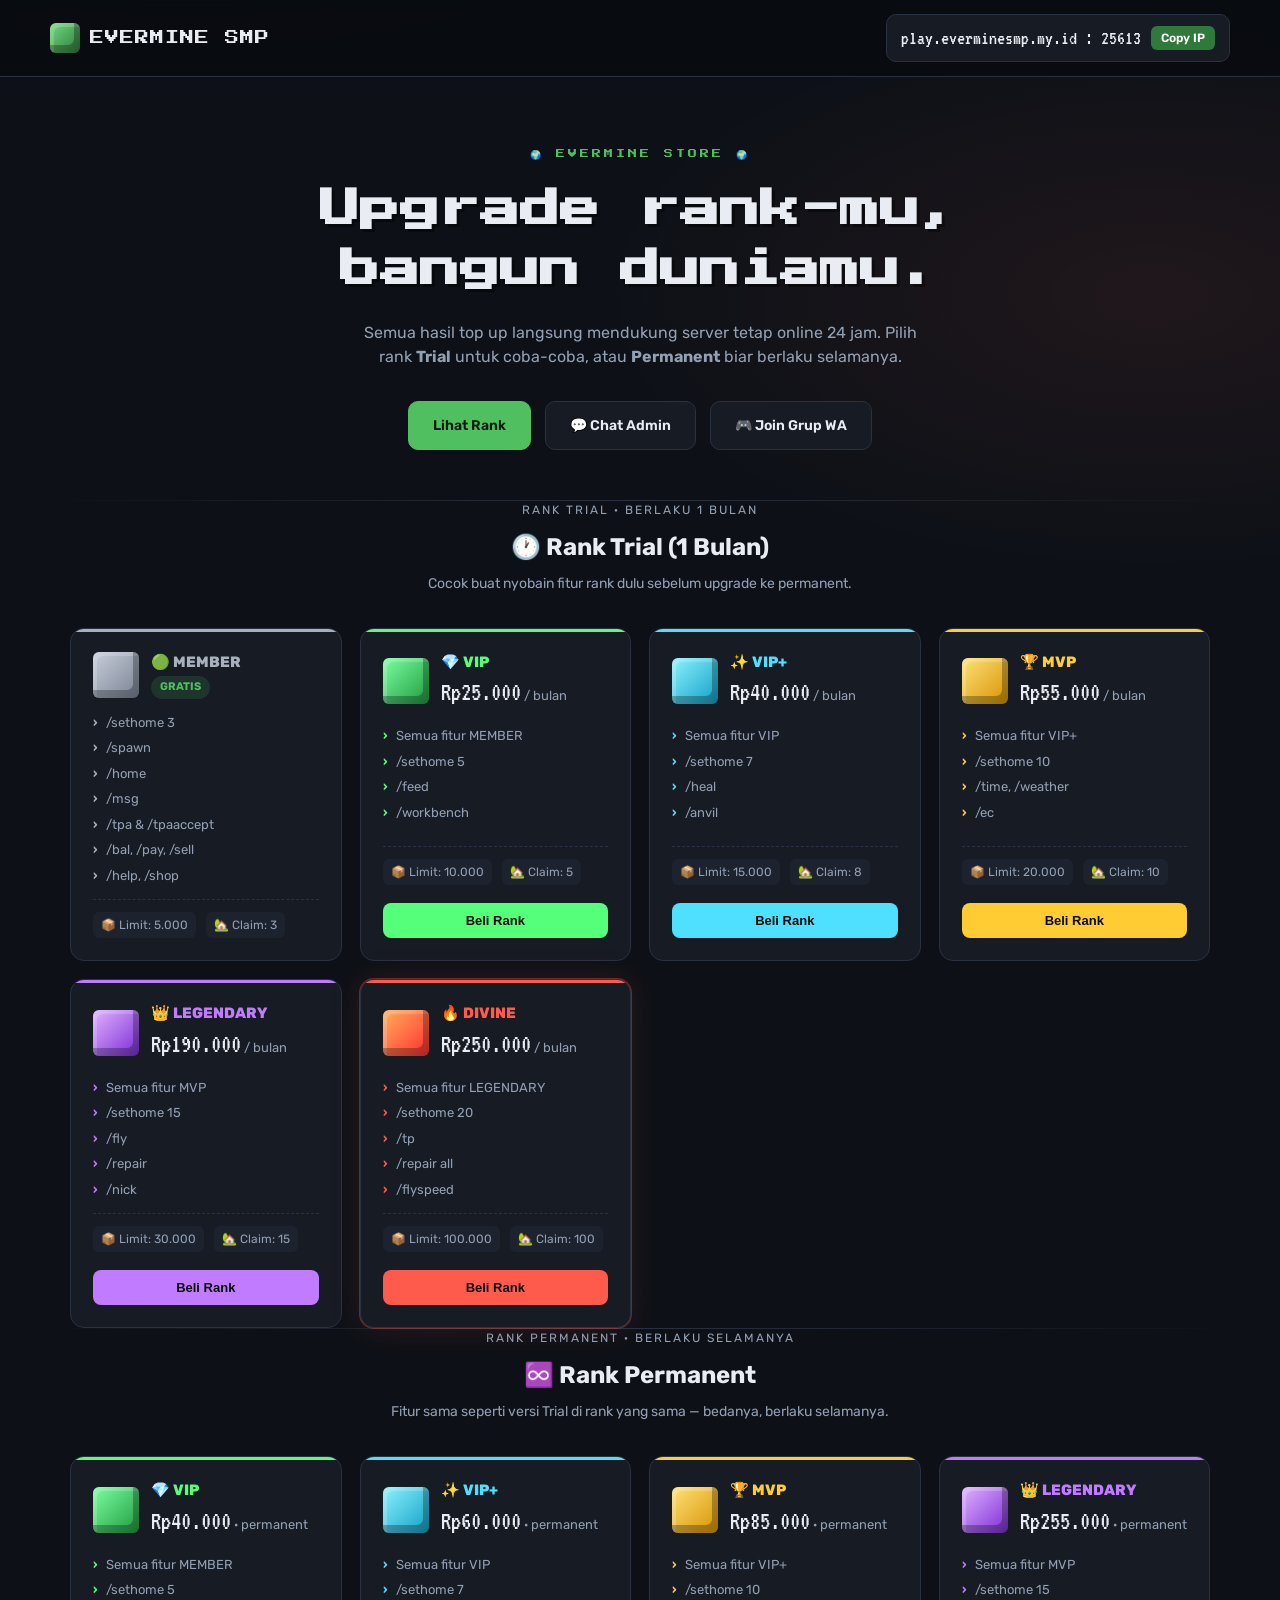
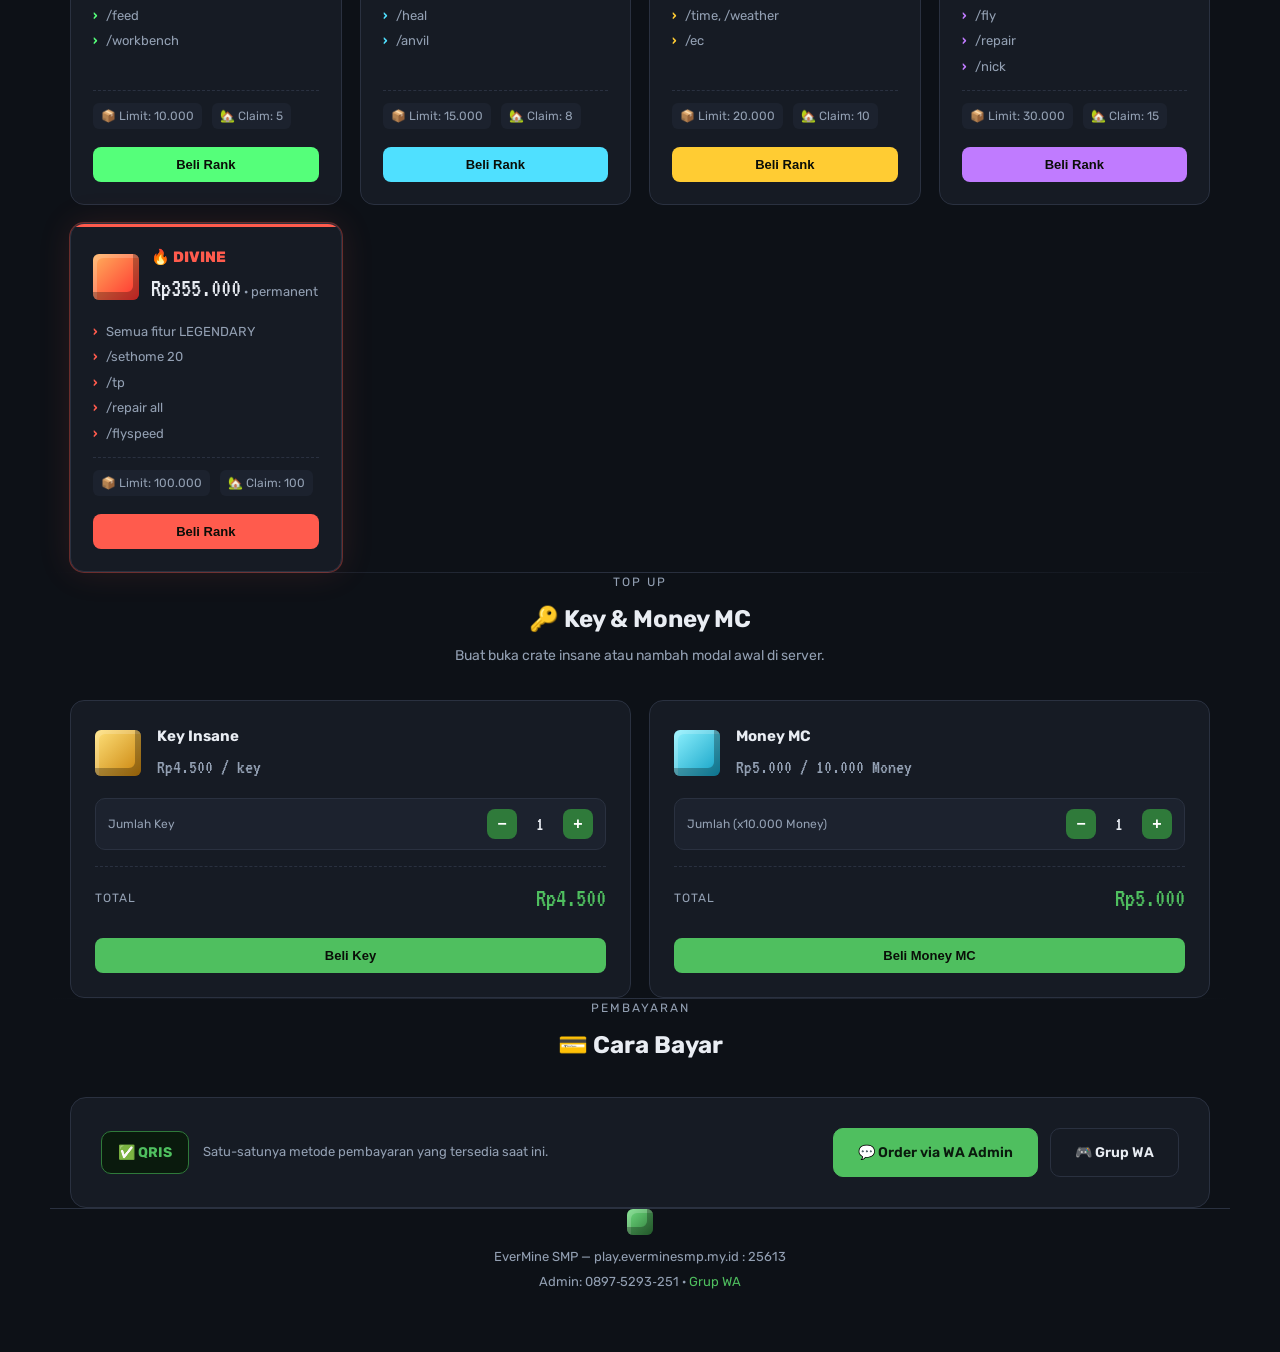
==== commit a49facd0: "Update index.html" ====
--- a/index.html
+++ b/index.html
@@ -17,7 +17,7 @@
     --text-dim: #93a0b3;
     --grass: #4fbf5f;
     --grass-dark: #2f7a3a;
- 
+
     --c-member: #a8b0bd;
     --c-vip: #55ff7a;
     --c-vipplus: #4fe0ff;
@@ -25,10 +25,10 @@
     --c-legend: #c07bff;
     --c-divine: #ff5b4d;
   }
- 
+
   *{ box-sizing:border-box; margin:0; padding:0; }
   html{ scroll-behavior:smooth; }
- 
+
   body{
     background:
       radial-gradient(1200px 600px at 15% -10%, rgba(79,191,95,0.10), transparent 60%),
@@ -39,17 +39,17 @@
     line-height:1.5;
     padding-bottom:60px;
   }
- 
+
   .pixel{ font-family:'Press Start 2P', monospace; }
   .mono{ font-family:'VT323', monospace; }
   a{ color:inherit; text-decoration:none; }
   .wrap{ max-width:1180px; margin:0 auto; padding:0 20px; }
- 
+
   .voxel{
     width:46px; height:46px; border-radius:6px; flex-shrink:0;
     box-shadow: inset -6px -8px 0 rgba(0,0,0,0.28), inset 4px 4px 0 rgba(255,255,255,0.18);
   }
- 
+
   .topbar{
     border-bottom:1px solid var(--line);
     background:rgba(9,11,16,0.85);
@@ -75,13 +75,13 @@
     cursor:pointer;
   }
   .ip-pill button:hover{ background:var(--grass); }
- 
+
   .hero{ padding:70px 0 50px; text-align:center; }
   .hero .eyebrow{ color:var(--grass); font-size:11px; letter-spacing:3px; margin-bottom:18px; }
   .hero h1{ font-size:clamp(22px, 5vw, 40px); line-height:1.5; text-shadow: 3px 3px 0 rgba(0,0,0,0.4); }
   .hero p{ max-width:560px; margin:22px auto 0; color:var(--text-dim); font-size:16px; }
   .hero-actions{ margin-top:32px; display:flex; gap:14px; justify-content:center; flex-wrap:wrap; }
- 
+
   .btn{
     padding:13px 24px; border-radius:10px; font-weight:600; font-size:14px;
     border:1px solid var(--line); cursor:pointer; transition:transform .15s ease, background .15s ease;
@@ -92,18 +92,18 @@
   .btn-primary:hover{ background:#6fdc7f; }
   .btn-ghost{ background:var(--panel); color:var(--text); }
   .btn-ghost:hover{ background:var(--panel-2); }
- 
+
   section{ padding:56px 0; }
   .section-head{ text-align:center; margin-bottom:34px; }
   .section-head .tag{ color:var(--text-dim); font-size:12px; letter-spacing:2px; }
   .section-head h2{ font-size:clamp(18px,3vw,24px); margin-top:10px; }
   .section-head p{ color:var(--text-dim); margin-top:8px; font-size:14px; }
- 
+
   .divider{
     height:1px; background:linear-gradient(90deg, transparent, var(--line), transparent);
     max-width:1180px; margin:0 auto;
   }
- 
+
   .rank-grid{ display:grid; grid-template-columns:repeat(auto-fit, minmax(230px,1fr)); gap:18px; }
   .rank-card{
     background:var(--panel); border:1px solid var(--line); border-radius:14px;
@@ -126,7 +126,7 @@
     font-size:12px; color:var(--text-dim); flex-wrap:wrap;
   }
   .rank-card .rc-stats span{ background:var(--panel-2); padding:4px 8px; border-radius:6px; }
- 
+
   .rc-member{ --rc:var(--c-member); } .rc-member .voxel{ background:linear-gradient(135deg,#c7cedb,#7a8393); }
   .rc-vip{ --rc:var(--c-vip); } .rc-vip .voxel{ background:linear-gradient(135deg,#7cffa0,#1f9a3e); }
   .rc-vipplus{ --rc:var(--c-vipplus); } .rc-vipplus .voxel{ background:linear-gradient(135deg,#8ff2ff,#0f9fc4); }
@@ -135,22 +135,43 @@
   .rc-divine{ --rc:var(--c-divine); }
   .rc-divine .voxel{ background:linear-gradient(135deg,#ffb15c,#ff2e2e); }
   .rc-divine{ box-shadow:0 0 0 1px rgba(255,91,77,0.35), 0 0 34px rgba(255,91,77,0.12); }
- 
+
   .badge-free{
     display:inline-block; background:rgba(79,191,95,0.15); color:var(--grass);
     font-size:11px; font-weight:700; padding:3px 9px; border-radius:20px; width:fit-content;
   }
- 
-  .topup-grid{ display:grid; grid-template-columns:repeat(auto-fit,minmax(240px,1fr)); gap:18px; }
+
+  .topup-grid{ display:grid; grid-template-columns:repeat(auto-fit,minmax(260px,1fr)); gap:18px; }
   .topup-card{
     background:var(--panel); border:1px solid var(--line); border-radius:14px;
-    padding:24px; display:flex; align-items:center; gap:16px;
-  }
+    padding:24px; display:flex; flex-direction:column; gap:16px;
+  }
+  .topup-card .th{ display:flex; align-items:center; gap:16px; }
   .topup-card .voxel{ background:linear-gradient(135deg,#ffe17a,#c9820a); }
   .topup-card.money .voxel{ background:linear-gradient(135deg,#8ff2ff,#0f9fc4); }
   .topup-card h3{ font-size:15px; margin-bottom:4px; }
-  .topup-card .price{ font-family:'VT323',monospace; font-size:24px; color:var(--grass); }
- 
+  .topup-card .unit-price{ font-family:'VT323',monospace; font-size:20px; color:var(--text-dim); }
+
+  .stepper-row{
+    display:flex; align-items:center; justify-content:space-between; gap:12px;
+    background:var(--panel-2); border:1px solid var(--line); border-radius:10px; padding:10px 12px;
+  }
+  .stepper{ display:flex; align-items:center; gap:10px; }
+  .stepper button{
+    width:30px; height:30px; border-radius:8px; border:none; cursor:pointer;
+    background:var(--grass-dark); color:#fff; font-size:16px; font-weight:700; line-height:1;
+  }
+  .stepper button:hover{ background:var(--grass); }
+  .stepper .qty-val{ font-family:'VT323',monospace; font-size:20px; min-width:26px; text-align:center; }
+  .stepper-row .step-label{ font-size:12px; color:var(--text-dim); }
+
+  .checkout-total{
+    display:flex; align-items:center; justify-content:space-between;
+    padding-top:12px; border-top:1px dashed var(--line);
+  }
+  .checkout-total .label{ font-size:12px; color:var(--text-dim); letter-spacing:1px; }
+  .checkout-total .amount{ font-family:'VT323',monospace; font-size:26px; color:var(--grass); }
+
   .pay-box{
     background:var(--panel); border:1px solid var(--line); border-radius:16px;
     padding:30px; display:flex; align-items:center; justify-content:space-between; gap:20px; flex-wrap:wrap;
@@ -161,10 +182,10 @@
     padding:10px 16px; border-radius:10px; font-weight:700; font-size:14px;
   }
   .contact-row{ display:flex; gap:12px; flex-wrap:wrap; }
- 
+
   .donation-wrap{ display:grid; grid-template-columns: 1fr 1.4fr; gap:20px; }
   @media (max-width:760px){ .donation-wrap{ grid-template-columns:1fr; } }
- 
+
   .total-card{
     background:linear-gradient(160deg, var(--panel), var(--panel-2));
     border:1px solid var(--line); border-radius:16px; padding:30px;
@@ -173,7 +194,7 @@
   .total-card .label{ font-size:12px; letter-spacing:2px; color:var(--text-dim); }
   .total-card .amount{ font-family:'VT323', monospace; font-size:44px; color:var(--grass); }
   .total-card .sub{ font-size:13px; color:var(--text-dim); }
- 
+
   .leaderboard{ background:var(--panel); border:1px solid var(--line); border-radius:16px; padding:10px 6px; }
   .lb-row{ display:flex; align-items:center; gap:14px; padding:12px 16px; border-radius:10px; }
   .lb-row:not(:last-child){ border-bottom:1px solid var(--line); }
@@ -186,17 +207,17 @@
   .lb-row.bronze .lb-rank{ background:#3a2416; color:#e0a06f; }
   .lb-name{ flex:1; font-weight:600; font-size:14px; }
   .lb-amount{ font-family:'VT323',monospace; font-size:19px; color:var(--grass); }
- 
+
   footer{
     margin-top:40px; padding-top:40px; border-top:1px solid var(--line);
     text-align:center; color:var(--text-dim); font-size:13px;
   }
   footer .voxel{ width:26px; height:26px; margin:0 auto 12px; background:linear-gradient(135deg,#6fdc7f,var(--grass-dark)); }
- 
+
   @media (max-width:600px){
     .pay-box{ flex-direction:column; align-items:flex-start; }
   }
- 
+
   /* ---------- Buy button ---------- */
   .buy-btn{
     margin-top:4px; width:100%; text-align:center; padding:10px; border-radius:8px;
@@ -204,63 +225,11 @@
     border:none; cursor:pointer;
   }
   .buy-btn:hover{ filter:brightness(1.08); }
- 
-  /* ---------- Topup option select ---------- */
-  .topup-card{ flex-direction:column; align-items:stretch; gap:14px; }
-  .topup-card .th{ display:flex; align-items:center; gap:16px; }
-  .qty-options{ display:flex; flex-direction:column; gap:8px; }
-  .qty-row{
-    display:flex; align-items:center; justify-content:space-between;
-    background:var(--panel-2); border:1px solid var(--line); border-radius:8px;
-    padding:9px 12px; font-size:13px;
-  }
-  .qty-row .amt{ color:var(--text); }
-  .qty-row .price{ font-family:'VT323',monospace; font-size:18px; color:var(--grass); }
-  .qty-row button{
-    background:var(--grass-dark); color:#fff; border:none; border-radius:6px;
-    padding:6px 12px; font-family:'Rubik'; font-size:12px; font-weight:600; cursor:pointer;
-  }
-  .qty-row button:hover{ background:var(--grass); }
- 
-  /* ---------- Modal ---------- */
-  .modal-overlay{
-    display:none; position:fixed; inset:0; background:rgba(5,7,10,0.75);
-    z-index:100; align-items:center; justify-content:center; padding:20px;
-    backdrop-filter:blur(3px);
-  }
-  .modal-overlay.open{ display:flex; }
-  .modal-box{
-    background:var(--panel); border:1px solid var(--line); border-radius:16px;
-    max-width:380px; width:100%; padding:26px; position:relative;
-    max-height:90vh; overflow-y:auto;
-  }
-  .modal-close{
-    position:absolute; top:14px; right:14px; background:var(--panel-2); border:none;
-    color:var(--text-dim); width:28px; height:28px; border-radius:8px; cursor:pointer; font-size:16px;
-  }
-  .modal-close:hover{ color:var(--text); }
-  .modal-box h3{ font-size:16px; margin-bottom:4px; }
-  .modal-item{ color:var(--grass); font-family:'VT323',monospace; font-size:22px; margin-bottom:16px; }
-  .modal-box .qr-wrap{
-    background:#fff; border-radius:12px; padding:14px; display:flex; justify-content:center; margin-bottom:16px;
-  }
-  .modal-box .qr-wrap img{ width:100%; max-width:220px; display:block; }
-  .modal-box label{ font-size:12px; color:var(--text-dim); display:block; margin-bottom:6px; }
-  .modal-box input{
-    width:100%; background:var(--panel-2); border:1px solid var(--line); color:var(--text);
-    border-radius:8px; padding:11px 12px; font-size:14px; margin-bottom:14px; font-family:'Rubik';
-  }
-  .modal-box input:focus{ outline:2px solid var(--grass); }
-  .modal-note{
-    font-size:12px; color:var(--text-dim); background:var(--panel-2); border-radius:8px;
-    padding:10px 12px; margin-bottom:14px; line-height:1.5;
-  }
-  .modal-actions{ display:flex; flex-direction:column; gap:10px; }
-  .modal-actions .btn{ width:100%; justify-content:center; }
+
 </style>
 </head>
 <body>
- 
+
 <div class="topbar">
   <div class="wrap topbar-inner">
     <div class="brand">
@@ -273,7 +242,7 @@
     </div>
   </div>
 </div>
- 
+
 <header class="hero wrap">
   <div class="eyebrow pixel" style="font-size:9px;">🌍 EVERMINE STORE 🌍</div>
   <h1 class="pixel">Upgrade rank-mu,<br>bangun duniamu.</h1>
@@ -284,9 +253,9 @@
     <a class="btn btn-ghost" href="https://chat.whatsapp.com/F5MypSimVr00PClrlpbGS3" target="_blank" rel="noopener">🎮 Join Grup WA</a>
   </div>
 </header>
- 
+
 <div class="divider"></div>
- 
+
 <!-- ===================== RANK TRIAL ===================== -->
 <section id="rank-trial" class="wrap">
   <div class="section-head">
@@ -294,9 +263,9 @@
     <h2>🕐 Rank Trial (1 Bulan)</h2>
     <p>Cocok buat nyobain fitur rank dulu sebelum upgrade ke permanent.</p>
   </div>
- 
+
   <div class="rank-grid">
- 
+
     <div class="rank-card rc-member">
       <div class="rc-head"><div class="voxel"></div>
         <div>
@@ -310,7 +279,7 @@
       </ul>
       <div class="rc-stats"><span>📦 Limit: 5.000</span><span>🏡 Claim: 3</span></div>
     </div>
- 
+
     <div class="rank-card rc-vip">
       <div class="rc-head"><div class="voxel"></div>
         <div><div class="rc-name">💎 VIP</div>
@@ -320,7 +289,7 @@
       <div class="rc-stats"><span>📦 Limit: 10.000</span><span>🏡 Claim: 5</span></div>
       <button class="buy-btn" onclick="openBuy('VIP (Trial 1 Bulan)', 25000)">Beli Rank</button>
     </div>
- 
+
     <div class="rank-card rc-vipplus">
       <div class="rc-head"><div class="voxel"></div>
         <div><div class="rc-name">✨ VIP+</div>
@@ -330,7 +299,7 @@
       <div class="rc-stats"><span>📦 Limit: 15.000</span><span>🏡 Claim: 8</span></div>
       <button class="buy-btn" onclick="openBuy('VIP+ (Trial 1 Bulan)', 40000)">Beli Rank</button>
     </div>
- 
+
     <div class="rank-card rc-mvp">
       <div class="rc-head"><div class="voxel"></div>
         <div><div class="rc-name">🏆 MVP</div>
@@ -340,7 +309,7 @@
       <div class="rc-stats"><span>📦 Limit: 20.000</span><span>🏡 Claim: 10</span></div>
       <button class="buy-btn" onclick="openBuy('MVP (Trial 1 Bulan)', 55000)">Beli Rank</button>
     </div>
- 
+
     <div class="rank-card rc-legend">
       <div class="rc-head"><div class="voxel"></div>
         <div><div class="rc-name">👑 LEGENDARY</div>
@@ -350,7 +319,7 @@
       <div class="rc-stats"><span>📦 Limit: 30.000</span><span>🏡 Claim: 15</span></div>
       <button class="buy-btn" onclick="openBuy('LEGENDARY (Trial 1 Bulan)', 190000)">Beli Rank</button>
     </div>
- 
+
     <div class="rank-card rc-divine">
       <div class="rc-head"><div class="voxel"></div>
         <div><div class="rc-name">🔥 DIVINE</div>
@@ -360,12 +329,12 @@
       <div class="rc-stats"><span>📦 Limit: 100.000</span><span>🏡 Claim: 100</span></div>
       <button class="buy-btn" onclick="openBuy('DIVINE (Trial 1 Bulan)', 250000)">Beli Rank</button>
     </div>
- 
+
   </div>
 </section>
- 
+
 <div class="divider"></div>
- 
+
 <!-- ===================== RANK PERMANENT ===================== -->
 <section id="rank-permanent" class="wrap">
   <div class="section-head">
@@ -373,9 +342,9 @@
     <h2>♾️ Rank Permanent</h2>
     <p>Fitur sama seperti versi Trial di rank yang sama — bedanya, berlaku selamanya.</p>
   </div>
- 
+
   <div class="rank-grid">
- 
+
     <div class="rank-card rc-vip">
       <div class="rc-head"><div class="voxel"></div>
         <div><div class="rc-name">💎 VIP</div>
@@ -385,7 +354,7 @@
       <div class="rc-stats"><span>📦 Limit: 10.000</span><span>🏡 Claim: 5</span></div>
       <button class="buy-btn" onclick="openBuy('VIP (Permanent)', 40000)">Beli Rank</button>
     </div>
- 
+
     <div class="rank-card rc-vipplus">
       <div class="rc-head"><div class="voxel"></div>
         <div><div class="rc-name">✨ VIP+</div>
@@ -395,7 +364,7 @@
       <div class="rc-stats"><span>📦 Limit: 15.000</span><span>🏡 Claim: 8</span></div>
       <button class="buy-btn" onclick="openBuy('VIP+ (Permanent)', 60000)">Beli Rank</button>
     </div>
- 
+
     <div class="rank-card rc-mvp">
       <div class="rc-head"><div class="voxel"></div>
         <div><div class="rc-name">🏆 MVP</div>
@@ -405,7 +374,7 @@
       <div class="rc-stats"><span>📦 Limit: 20.000</span><span>🏡 Claim: 10</span></div>
       <button class="buy-btn" onclick="openBuy('MVP (Permanent)', 85000)">Beli Rank</button>
     </div>
- 
+
     <div class="rank-card rc-legend">
       <div class="rc-head"><div class="voxel"></div>
         <div><div class="rc-name">👑 LEGENDARY</div>
@@ -415,7 +384,7 @@
       <div class="rc-stats"><span>📦 Limit: 30.000</span><span>🏡 Claim: 15</span></div>
       <button class="buy-btn" onclick="openBuy('LEGENDARY (Permanent)', 255000)">Beli Rank</button>
     </div>
- 
+
     <div class="rank-card rc-divine">
       <div class="rc-head"><div class="voxel"></div>
         <div><div class="rc-name">🔥 DIVINE</div>
@@ -425,12 +394,12 @@
       <div class="rc-stats"><span>📦 Limit: 100.000</span><span>🏡 Claim: 100</span></div>
       <button class="buy-btn" onclick="openBuy('DIVINE (Permanent)', 355000)">Beli Rank</button>
     </div>
- 
+
   </div>
 </section>
- 
+
 <div class="divider"></div>
- 
+
 <!-- ===================== KEY & MONEY MC ===================== -->
 <section id="topup" class="wrap">
   <div class="section-head">
@@ -438,73 +407,71 @@
     <h2>🔑 Key &amp; Money MC</h2>
     <p>Buat buka crate insane atau nambah modal awal di server.</p>
   </div>
- 
+
   <div class="topup-grid">
     <div class="topup-card">
       <div class="th">
         <div class="voxel"></div>
         <div>
           <h3>Key Insane</h3>
-          <div class="price mono">mulai Rp4.500</div>
+          <div class="unit-price mono">Rp4.500 / key</div>
         </div>
       </div>
-      <div class="qty-options">
-        <div class="qty-row">
-          <span class="amt">1x Key Insane</span>
-          <span class="price">Rp4.500</span>
-          <button onclick="openBuy('1x Key Insane', 4500)">Beli</button>
+
+      <div class="stepper-row">
+        <span class="step-label">Jumlah Key</span>
+        <div class="stepper">
+          <button onclick="changeQty('key', -1)">−</button>
+          <span class="qty-val" id="qty-key">1</span>
+          <button onclick="changeQty('key', 1)">+</button>
         </div>
-        <div class="qty-row">
-          <span class="amt">5x Key Insane</span>
-          <span class="price">Rp22.500</span>
-          <button onclick="openBuy('5x Key Insane', 22500)">Beli</button>
-        </div>
-        <div class="qty-row">
-          <span class="amt">10x Key Insane</span>
-          <span class="price">Rp45.000</span>
-          <button onclick="openBuy('10x Key Insane', 45000)">Beli</button>
-        </div>
-      </div>
-    </div>
- 
+      </div>
+
+      <div class="checkout-total">
+        <span class="label">TOTAL</span>
+        <span class="amount mono" id="total-key">Rp4.500</span>
+      </div>
+
+      <button class="buy-btn" onclick="checkout('key')">Beli Key</button>
+    </div>
+
     <div class="topup-card money">
       <div class="th">
         <div class="voxel"></div>
         <div>
           <h3>Money MC</h3>
-          <div class="price mono">mulai Rp5.000</div>
+          <div class="unit-price mono">Rp5.000 / 10.000 Money</div>
         </div>
       </div>
-      <div class="qty-options">
-        <div class="qty-row">
-          <span class="amt">10.000 Money MC</span>
-          <span class="price">Rp5.000</span>
-          <button onclick="openBuy('10.000 Money MC', 5000)">Beli</button>
+
+      <div class="stepper-row">
+        <span class="step-label">Jumlah (x10.000 Money)</span>
+        <div class="stepper">
+          <button onclick="changeQty('money', -1)">−</button>
+          <span class="qty-val" id="qty-money">1</span>
+          <button onclick="changeQty('money', 1)">+</button>
         </div>
-        <div class="qty-row">
-          <span class="amt">50.000 Money MC</span>
-          <span class="price">Rp25.000</span>
-          <button onclick="openBuy('50.000 Money MC', 25000)">Beli</button>
-        </div>
-        <div class="qty-row">
-          <span class="amt">100.000 Money MC</span>
-          <span class="price">Rp50.000</span>
-          <button onclick="openBuy('100.000 Money MC', 50000)">Beli</button>
-        </div>
-      </div>
+      </div>
+
+      <div class="checkout-total">
+        <span class="label">TOTAL</span>
+        <span class="amount mono" id="total-money">Rp5.000</span>
+      </div>
+
+      <button class="buy-btn" onclick="checkout('money')">Beli Money MC</button>
     </div>
   </div>
 </section>
- 
+
 <div class="divider"></div>
- 
+
 <!-- ===================== PEMBAYARAN ===================== -->
 <section id="payment" class="wrap">
   <div class="section-head">
     <div class="tag">PEMBAYARAN</div>
     <h2>💳 Cara Bayar</h2>
   </div>
- 
+
   <div class="pay-box">
     <div class="method">
       <div class="qris-chip">✅ QRIS</div>
@@ -516,34 +483,13 @@
     </div>
   </div>
 </section>
- 
-<div class="divider"></div>
- 
-<!-- ===================== TOP DONATUR ===================== -->
-<section id="donation" class="wrap">
-  <div class="section-head">
-    <div class="tag">APRESIASI</div>
-    <h2>🏅 Top Donatur</h2>
-    <p>Terima kasih buat yang udah bantu server tetap hidup.</p>
-  </div>
- 
-  <div class="donation-wrap">
-    <div class="total-card">
-      <div class="label">TOTAL DONASI TERKUMPUL</div>
-      <div class="amount mono" id="totalDonasi">Rp0</div>
-      <div class="sub" id="totalDonatur">0 donatur</div>
-    </div>
- 
-    <div class="leaderboard" id="leaderboard"></div>
-  </div>
-</section>
- 
+
 <footer class="wrap">
   <div class="voxel"></div>
   <div>EverMine SMP — play.everminesmp.my.id : 25613</div>
   <div style="margin-top:6px;">Admin: 0897‑5293‑251 · <a href="https://chat.whatsapp.com/F5MypSimVr00PClrlpbGS3" target="_blank" rel="noopener" style="color:var(--grass);">Grup WA</a></div>
 </footer>
- 
+
 <script>
   function copyIP(){
     navigator.clipboard.writeText("play.everminesmp.my.id:25613").then(()=>{
@@ -553,53 +499,43 @@
       setTimeout(()=> btn.textContent = old, 1500);
     });
   }
- 
-  /* =========================================================
-     DAFTAR DONATUR — edit di sini untuk update leaderboard.
-     Tambah / hapus / ubah baris sesuai kebutuhan, lalu
-     simpan file & upload ulang ke GitHub.
-     Format: { name: "Nama Player", amount: NOMINAL_RUPIAH }
-     ========================================================= */
-  const donatur = [
-    { name: "Contoh_Player1", amount: 500000 },
-    { name: "Contoh_Player2", amount: 355000 },
-    { name: "Contoh_Player3", amount: 190000 },
-  ];
- 
+
+  const ADMIN_WA = "628975293251";
+
   function formatRupiah(n){
     return "Rp" + n.toLocaleString("id-ID");
   }
- 
-  function renderDonasi(){
-    const sorted = [...donatur].sort((a,b)=> b.amount - a.amount);
-    const total = sorted.reduce((sum,d)=> sum + d.amount, 0);
- 
-    document.getElementById("totalDonasi").textContent = formatRupiah(total);
-    document.getElementById("totalDonatur").textContent = sorted.length + " donatur";
- 
-    const board = document.getElementById("leaderboard");
-    board.innerHTML = "";
- 
-    if(sorted.length === 0){
-      board.innerHTML = '<div class="lb-row"><div class="lb-name" style="color:var(--text-dim)">Belum ada donatur. Jadilah yang pertama!</div></div>';
-      return;
-    }
- 
-    const medals = ["gold","silver","bronze"];
-    sorted.forEach((d, i)=>{
-      const row = document.createElement("div");
-      row.className = "lb-row" + (medals[i] ? " " + medals[i] : "");
-      row.innerHTML = `
-        <div class="lb-rank">${i < 3 ? ["🥇","🥈","🥉"][i] : i+1}</div>
-        <div class="lb-name">${d.name}</div>
-        <div class="lb-amount mono">${formatRupiah(d.amount)}</div>
-      `;
-      board.appendChild(row);
-    });
-  }
- 
-  renderDonasi();
+
+  // Langsung buka chat WA admin berisi detail pesanan
+  function openBuy(itemName, price){
+    const pesan =
+      "Halo admin EverMine SMP, saya mau order:\n" +
+      "🛒 Item: " + itemName + "\n" +
+      "💰 Harga: " + formatRupiah(price) + "\n" +
+      "🎮 Nama Minecraft: (isi di sini)\n" +
+      "Mohon info QRIS untuk pembayaran ya, terima kasih!";
+    const url = "https://wa.me/" + ADMIN_WA + "?text=" + encodeURIComponent(pesan);
+    window.open(url, "_blank");
+  }
+
+  /* ---------- Checkout Key Insane & Money MC ---------- */
+  const unitPrice = { key: 4500, money: 5000 };
+  const qty = { key: 1, money: 1 };
+
+  function changeQty(type, delta){
+    qty[type] = Math.max(1, Math.min(99, qty[type] + delta));
+    document.getElementById("qty-" + type).textContent = qty[type];
+    document.getElementById("total-" + type).textContent = formatRupiah(qty[type] * unitPrice[type]);
+  }
+
+  function checkout(type){
+    const total = qty[type] * unitPrice[type];
+    const itemName = type === "key"
+      ? qty.key + "x Key Insane"
+      : (qty.money * 10000).toLocaleString("id-ID") + " Money MC";
+    openBuy(itemName, total);
+  }
 </script>
- 
+
 </body>
 </html>
